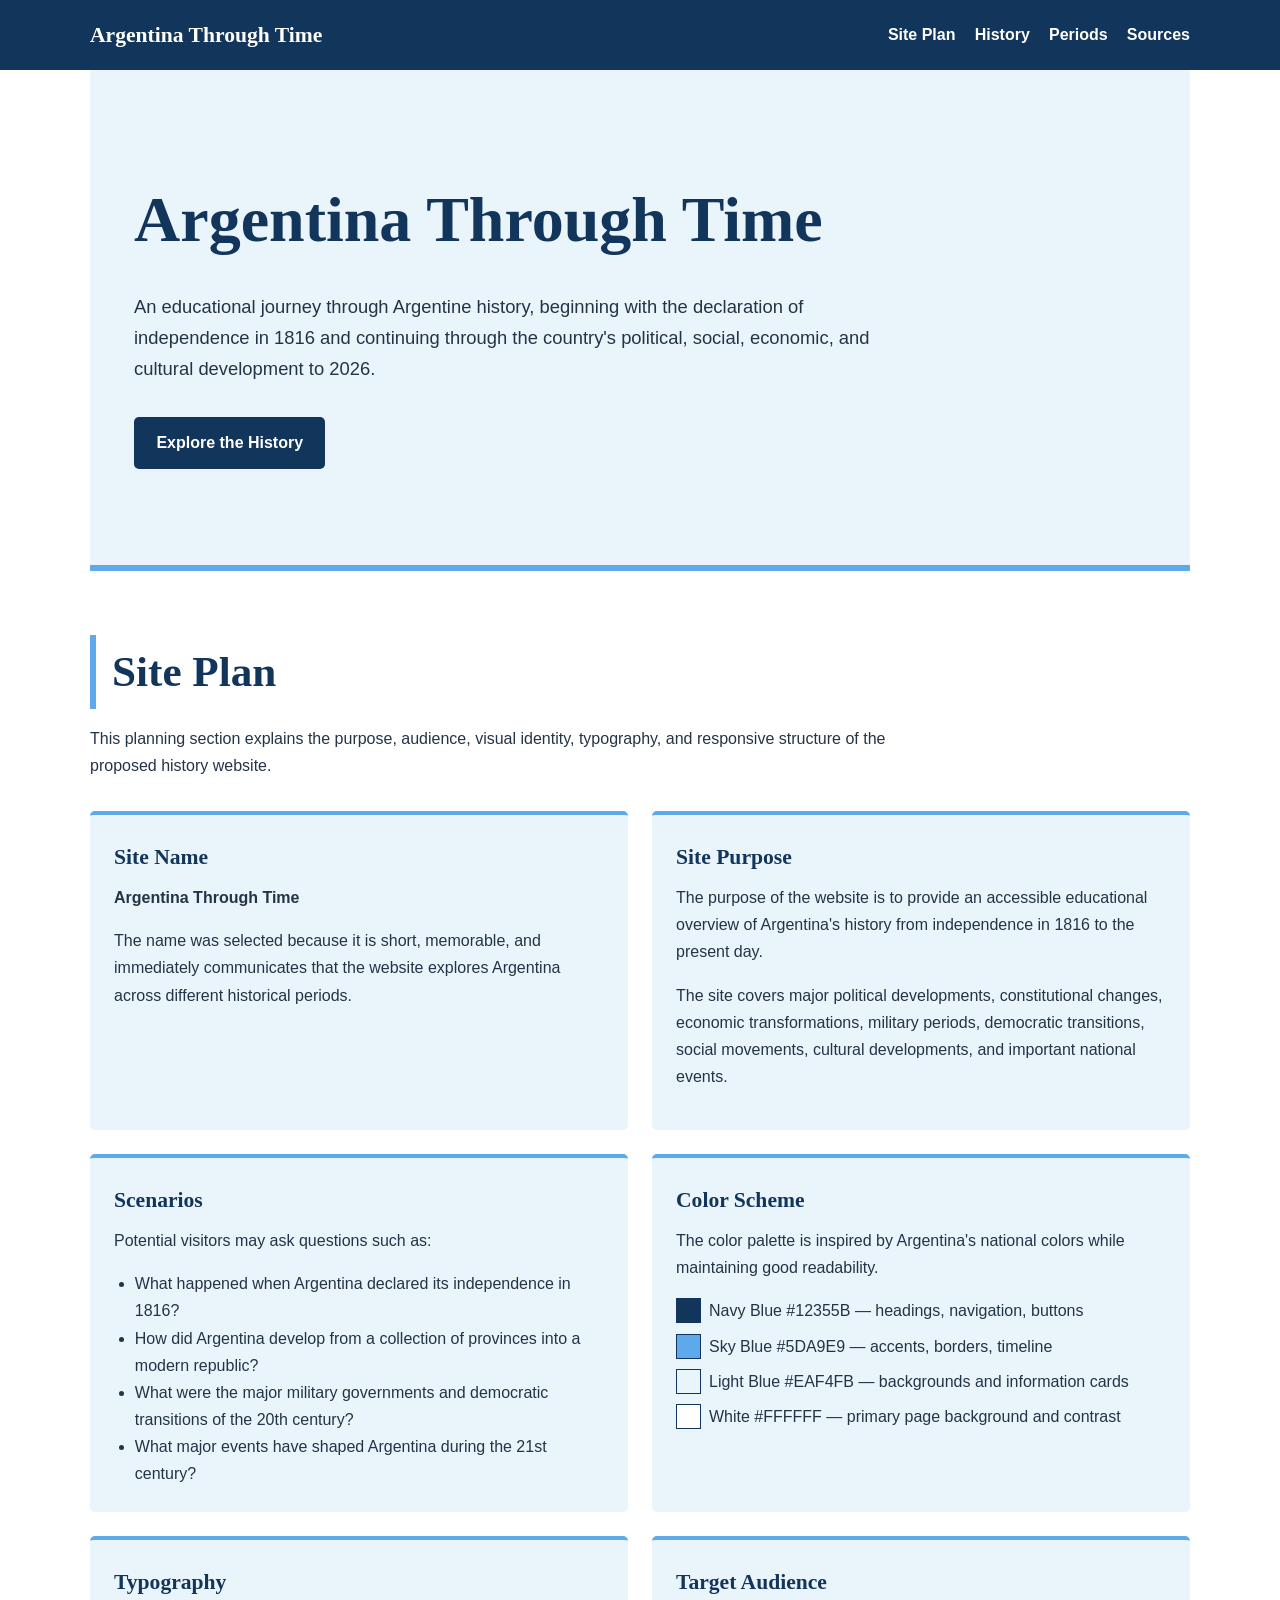
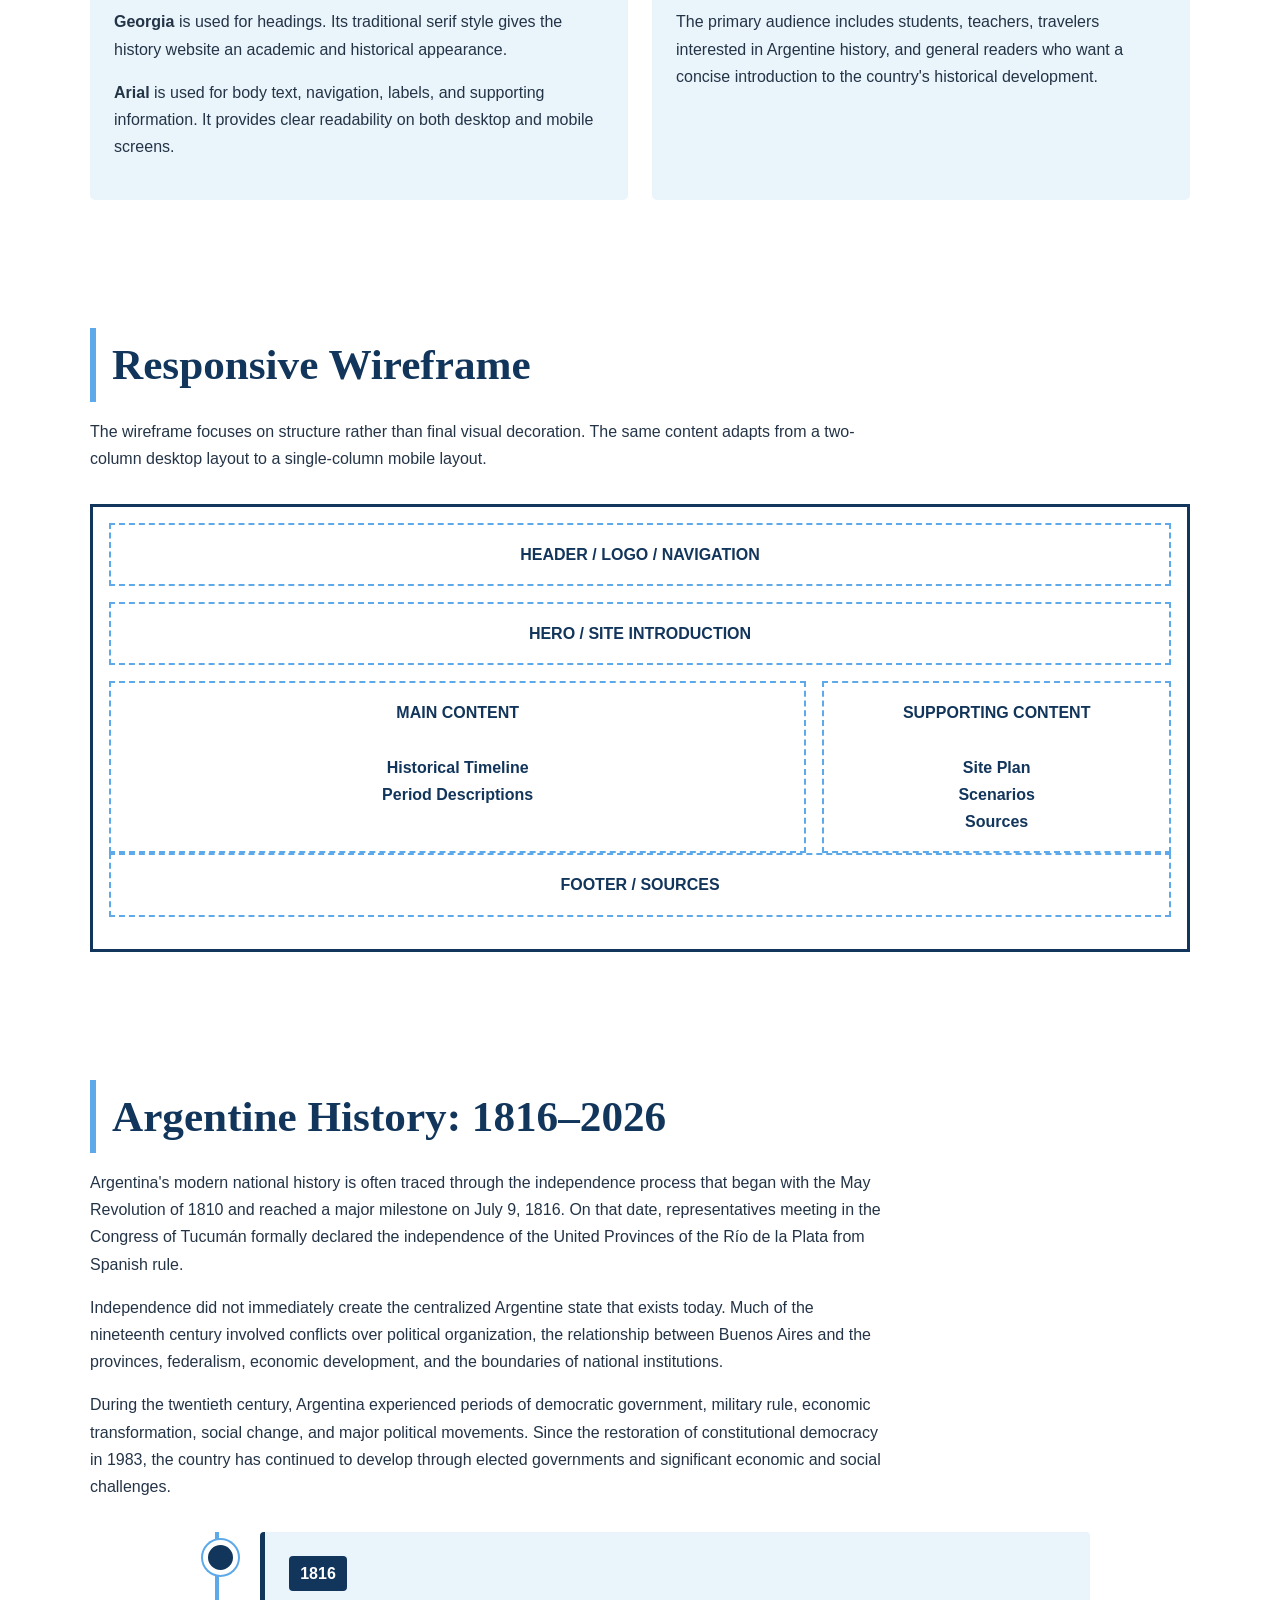
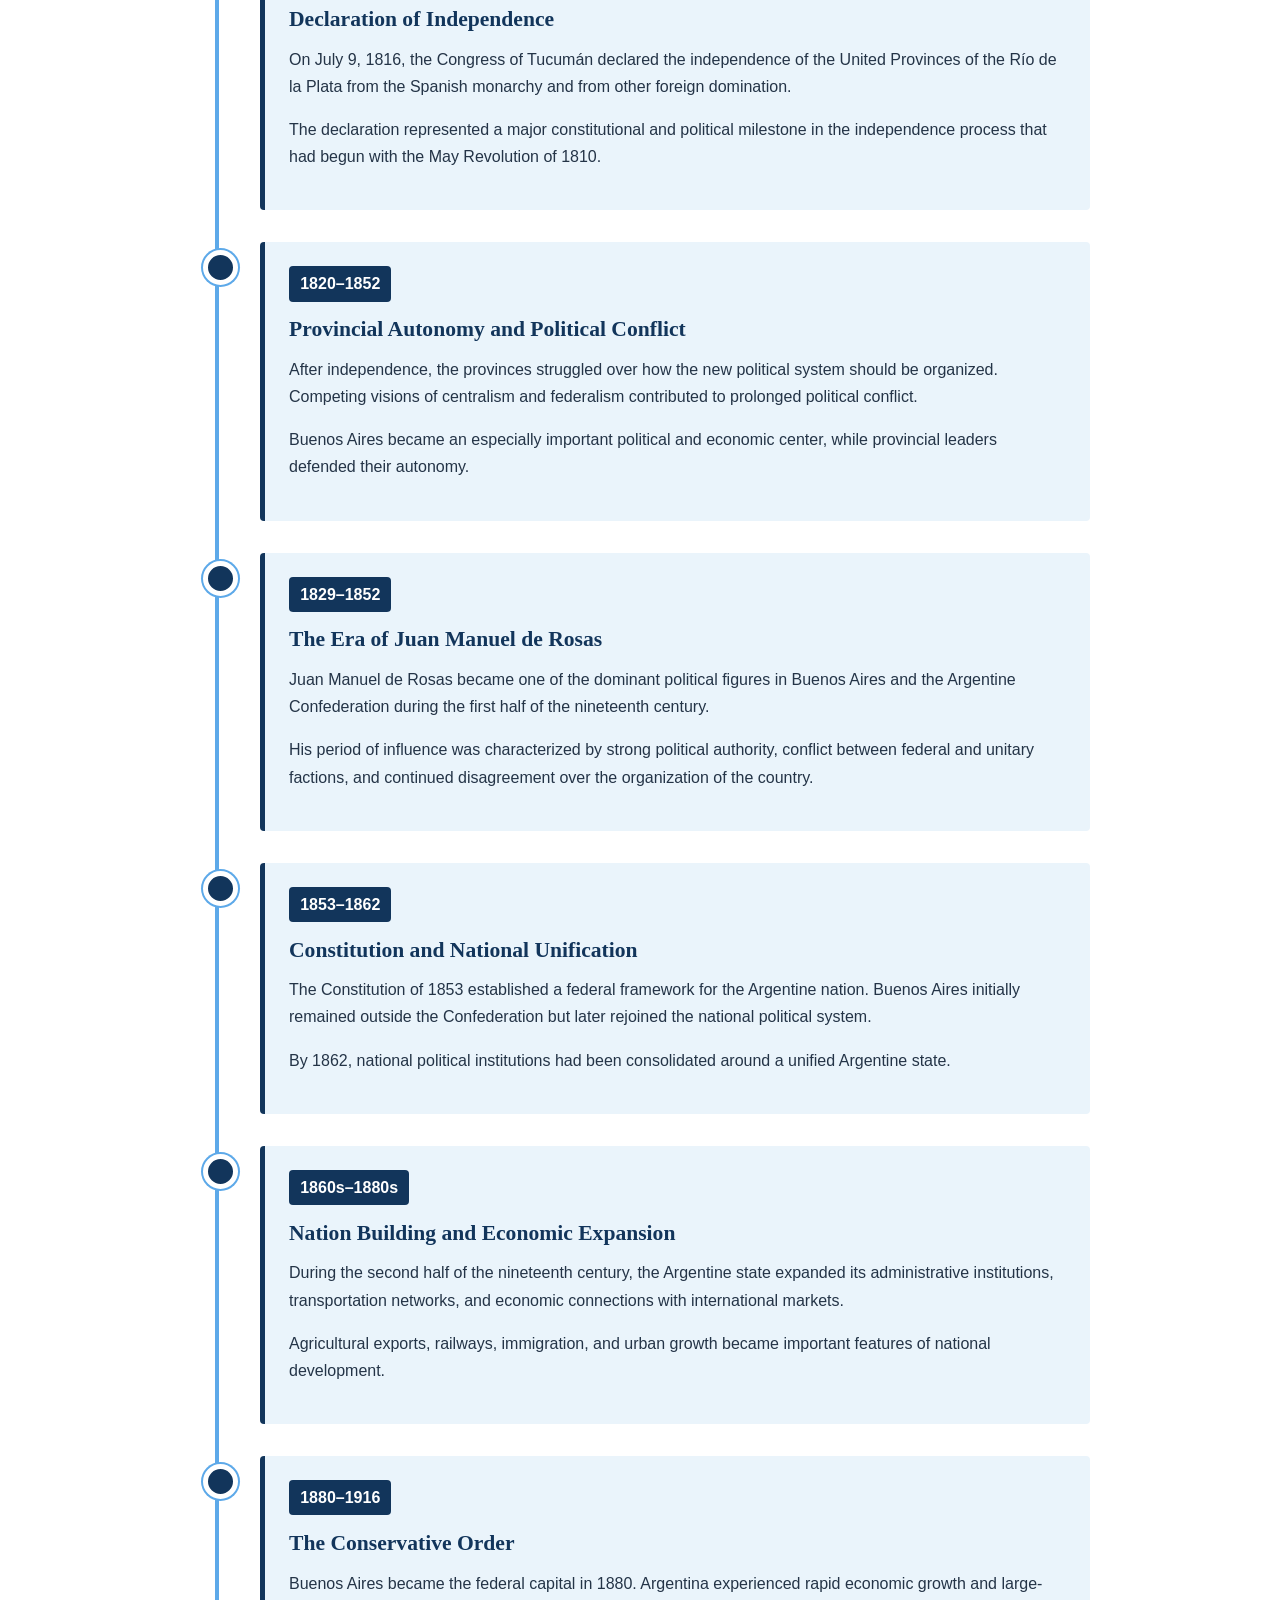
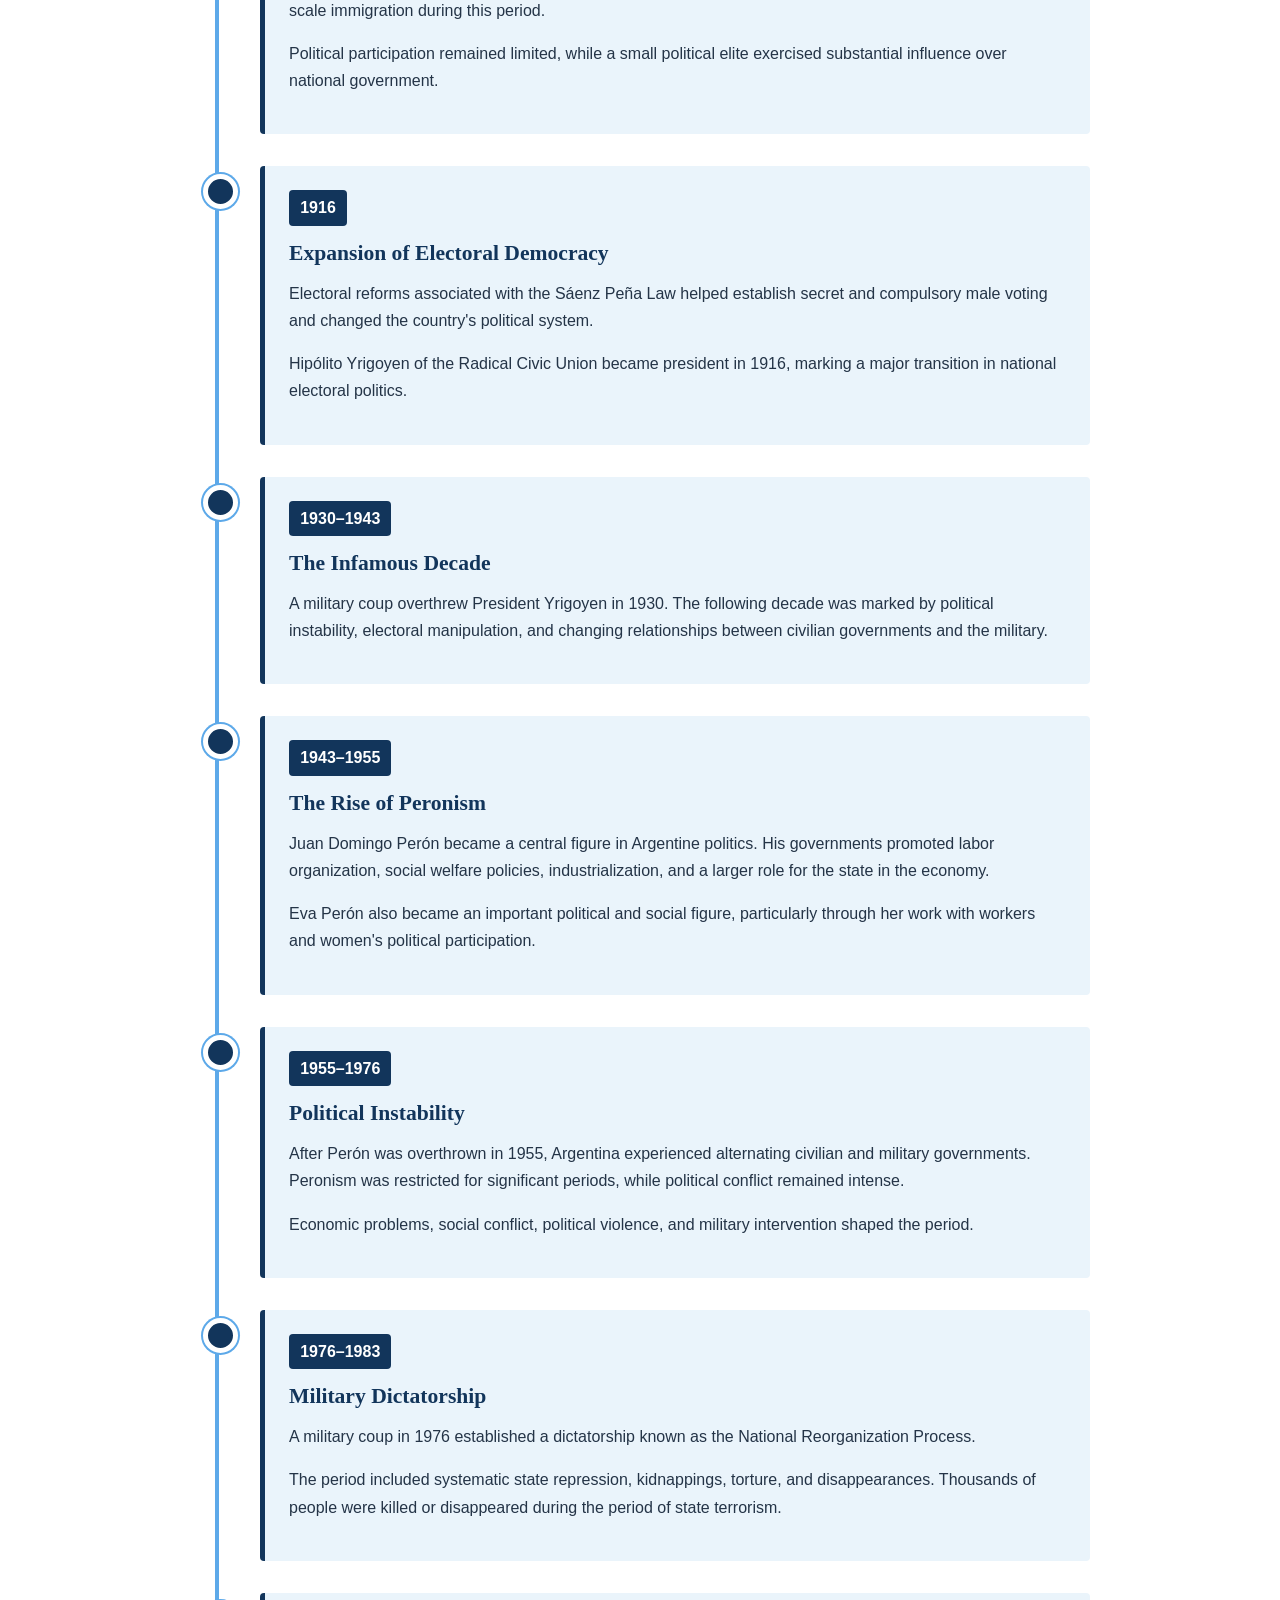
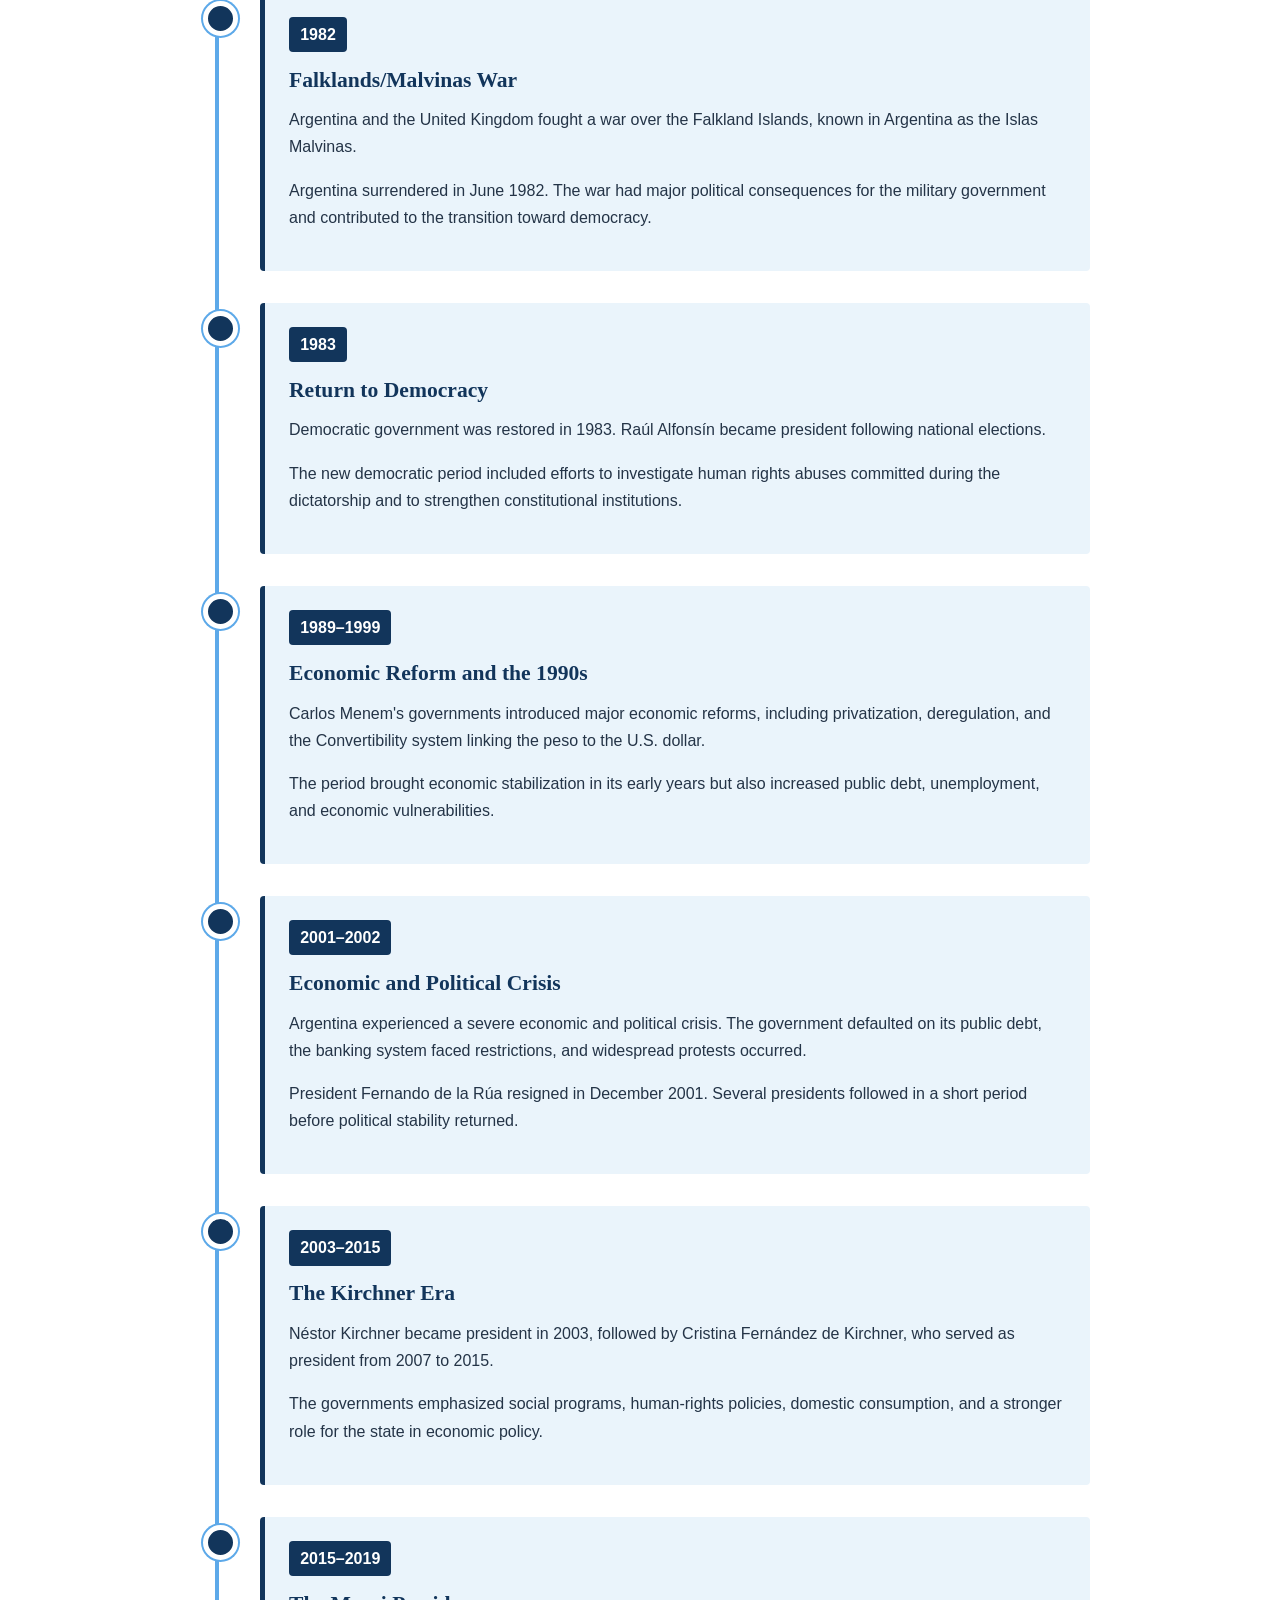
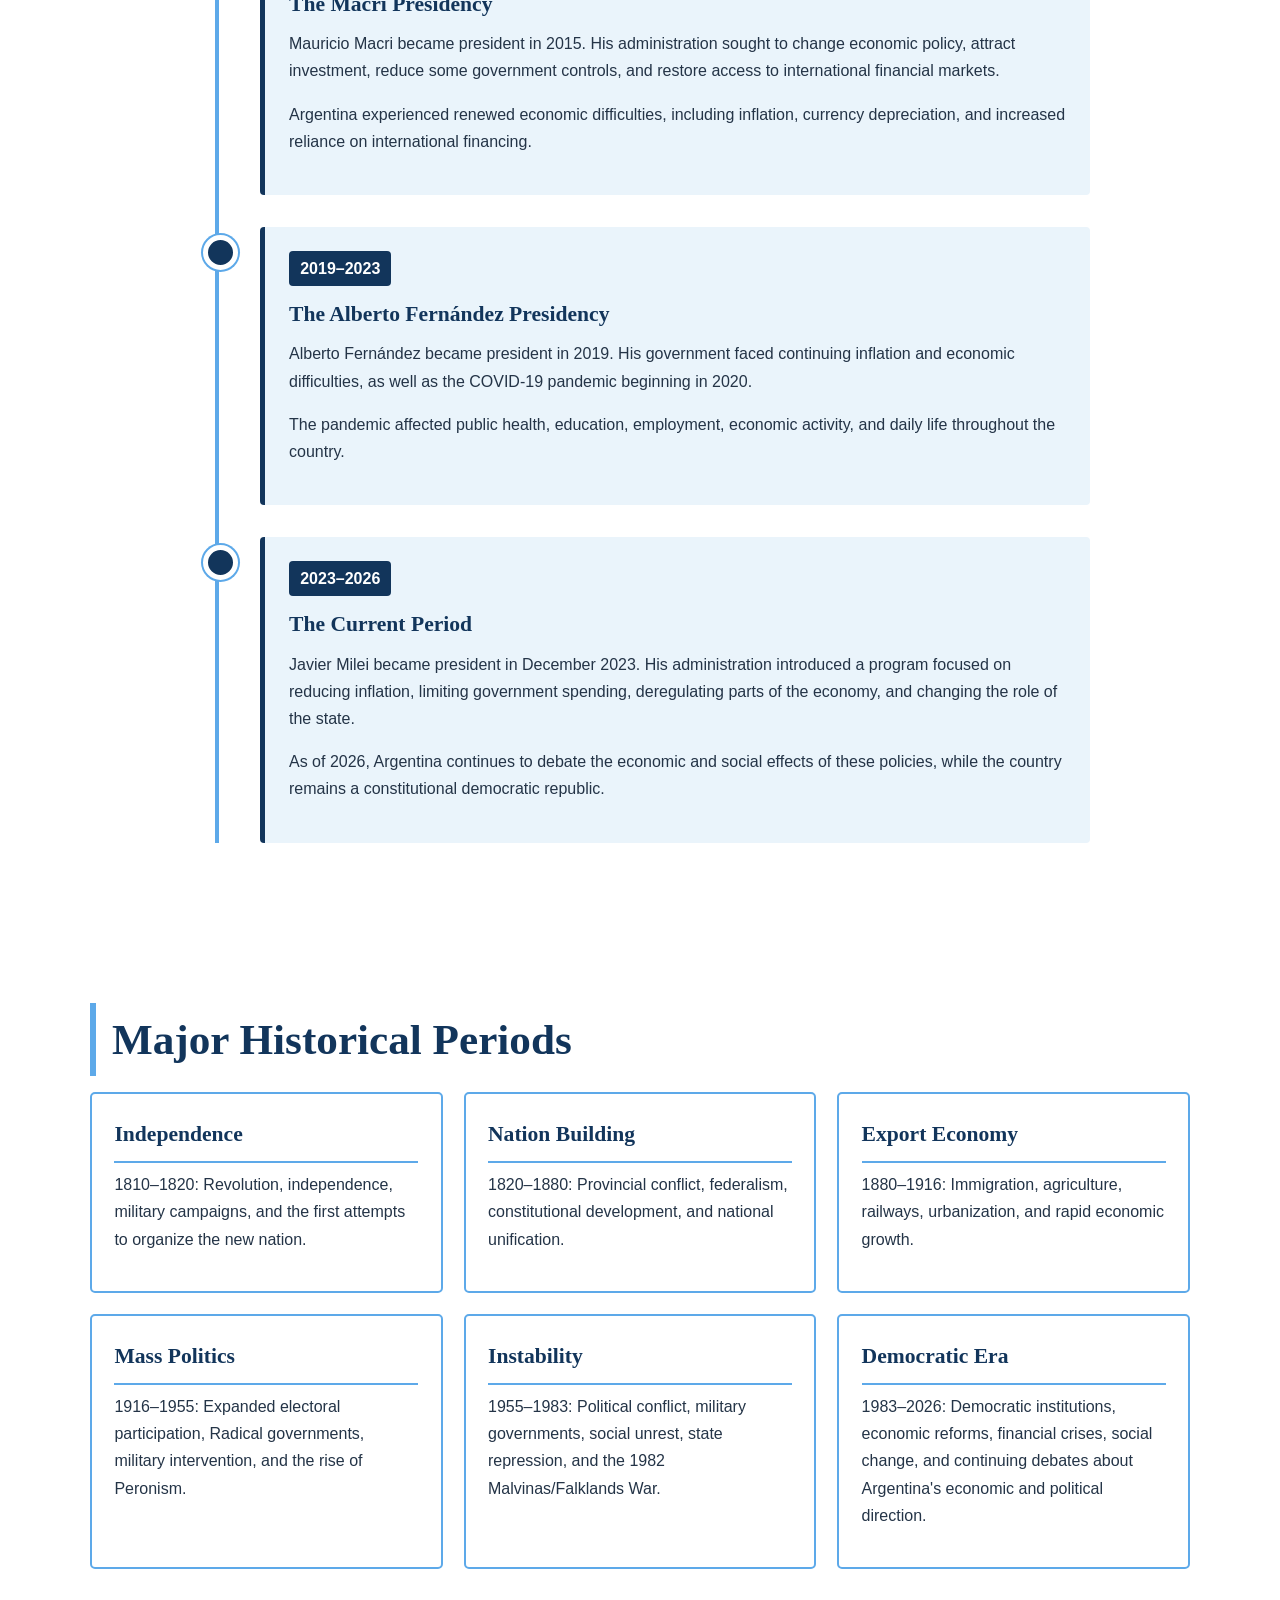
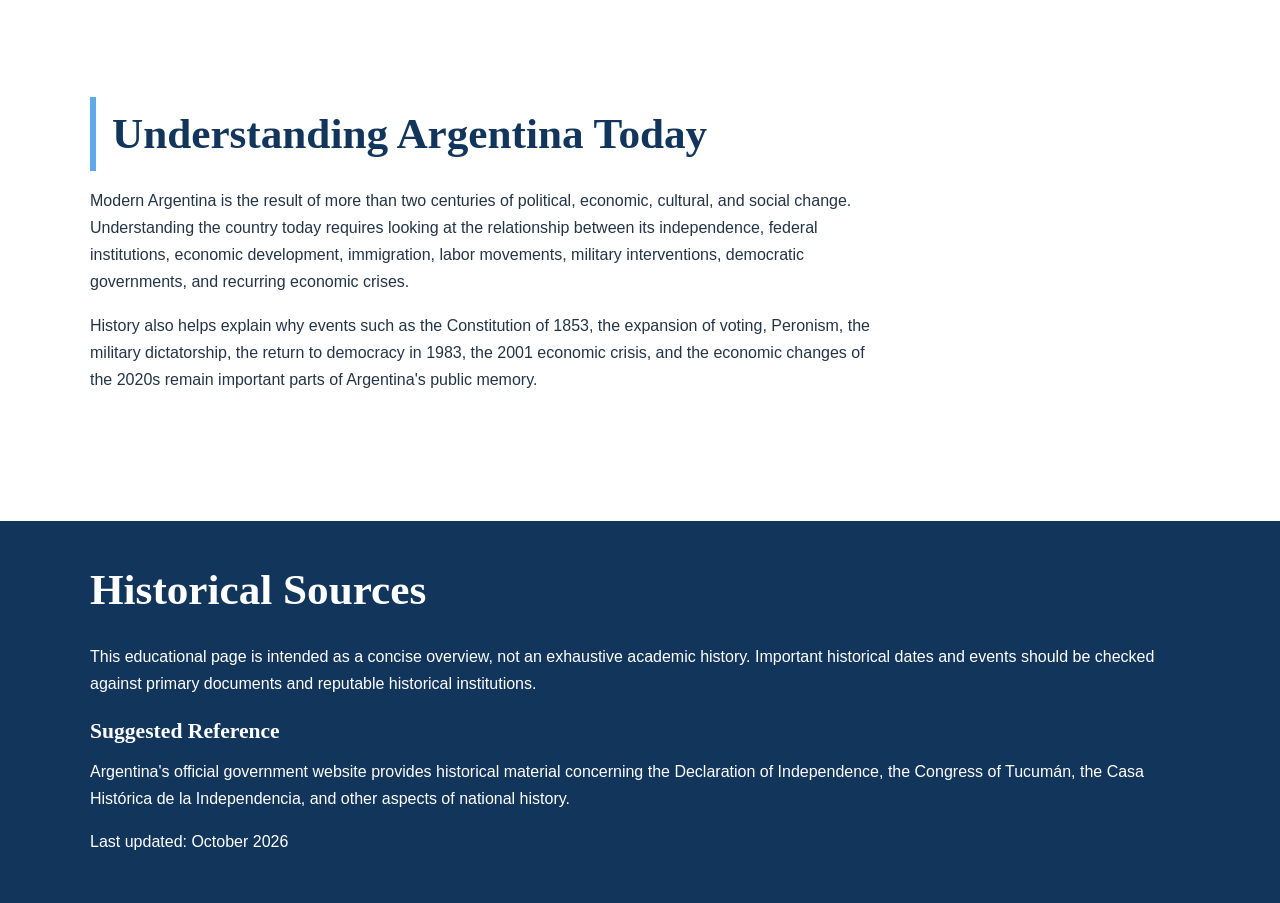
==== Site_plan/index.html @ 4a382836 "push" ====
<!DOCTYPE html>
<html lang="en">
<head>
    <meta charset="UTF-8">
    <meta name="viewport" content="width=device-width, initial-scale=1.0">

    <title>Argentina Through Time | History Since Independence</title>

    <meta name="description"
          content="A responsive educational website exploring Argentine history from independence in 1816 to the present day.">

    <style>
        /* =========================================================
           SITE PLAN
           Site Name: Argentina Through Time
           Reason: Simple, memorable, and clearly communicates that
           the website follows Argentina's historical development.
           
           COLOR SCHEME
           Navy Blue: #12355B
           Sky Blue: #5DA9E9
           White: #FFFFFF
           Light Blue: #EAF4FB
           
           TYPOGRAPHY
           Headings: Georgia, serif
           Body: Arial, Helvetica, sans-serif
           ========================================================= */

        :root {
            --navy: #12355B;
            --sky: #5DA9E9;
            --light-blue: #EAF4FB;
            --white: #FFFFFF;
            --text: #243447;
        }

        * {
            box-sizing: border-box;
            margin: 0;
            padding: 0;
        }

        html {
            scroll-behavior: smooth;
        }

        body {
            font-family: Arial, Helvetica, sans-serif;
            line-height: 1.7;
            color: var(--text);
            background-color: var(--white);
        }

        h1,
        h2,
        h3 {
            font-family: Georgia, "Times New Roman", serif;
            color: var(--navy);
        }

        h1 {
            font-size: clamp(2.2rem, 6vw, 4rem);
            margin-bottom: 1rem;
        }

        h2 {
            font-size: clamp(1.8rem, 4vw, 2.7rem);
            margin-bottom: 1rem;
        }

        h3 {
            font-size: 1.35rem;
            margin-bottom: 0.5rem;
        }

        p {
            margin-bottom: 1rem;
        }

        a {
            color: var(--navy);
        }

        /* =========================================================
           HEADER / NAVIGATION
           ========================================================= */

        header {
            background-color: var(--navy);
            color: var(--white);
            position: sticky;
            top: 0;
            z-index: 1000;
        }

        .nav-container {
            width: min(1100px, 92%);
            margin: auto;
            display: flex;
            justify-content: space-between;
            align-items: center;
            min-height: 70px;
            gap: 1rem;
        }

        .logo {
            color: var(--white);
            font-family: Georgia, "Times New Roman", serif;
            font-size: 1.35rem;
            font-weight: bold;
            text-decoration: none;
        }

        nav ul {
            list-style: none;
            display: flex;
            gap: 1.2rem;
            flex-wrap: wrap;
        }

        nav a {
            color: var(--white);
            text-decoration: none;
            font-weight: bold;
        }

        nav a:hover,
        nav a:focus {
            color: var(--sky);
        }

        /* =========================================================
           HERO
           ========================================================= */

        .hero {
            background-color: var(--light-blue);
            border-bottom: 6px solid var(--sky);
            padding: 6rem 0;
        }

        .hero-content {
            width: min(1100px, 92%);
            margin: auto;
        }

        .hero p {
            max-width: 760px;
            font-size: 1.15rem;
        }

        .hero-button {
            display: inline-block;
            margin-top: 1rem;
            padding: 0.8rem 1.4rem;
            background-color: var(--navy);
            color: var(--white);
            text-decoration: none;
            font-weight: bold;
            border-radius: 5px;
        }

        .hero-button:hover,
        .hero-button:focus {
            background-color: var(--sky);
            color: var(--navy);
        }

        /* =========================================================
           GENERAL SECTION
           ========================================================= */

        section {
            width: min(1100px, 92%);
            margin: auto;
            padding: 4rem 0;
        }

        .section-intro {
            max-width: 800px;
            margin-bottom: 2rem;
        }

        .section-title {
            border-left: 6px solid var(--sky);
            padding-left: 1rem;
        }

        /* =========================================================
           SITE PLAN
           ========================================================= */

        .plan-grid {
            display: grid;
            grid-template-columns: repeat(2, 1fr);
            gap: 1.5rem;
        }

        .plan-card {
            background-color: var(--light-blue);
            border-top: 4px solid var(--sky);
            padding: 1.5rem;
            border-radius: 5px;
        }

        .plan-card ul {
            padding-left: 1.3rem;
        }

        .color-swatch {
            display: inline-flex;
            align-items: center;
            gap: 0.5rem;
            margin-right: 1rem;
            margin-bottom: 0.5rem;
        }

        .swatch {
            width: 25px;
            height: 25px;
            display: inline-block;
            border: 1px solid var(--navy);
        }

        .navy-swatch {
            background-color: var(--navy);
        }

        .sky-swatch {
            background-color: var(--sky);
        }

        .light-swatch {
            background-color: var(--light-blue);
        }

        .white-swatch {
            background-color: var(--white);
        }

        /* =========================================================
           WIREFRAME
           ========================================================= */

        .wireframe {
            border: 3px solid var(--navy);
            padding: 1rem;
            background-color: var(--white);
        }

        .wire-box {
            border: 2px dashed var(--sky);
            padding: 1rem;
            margin-bottom: 1rem;
            text-align: center;
            color: var(--navy);
            font-weight: bold;
        }

        .wire-grid {
            display: grid;
            grid-template-columns: 2fr 1fr;
            gap: 1rem;
        }

        .wire-grid .wire-box {
            margin-bottom: 0;
            min-height: 120px;
        }

        /* =========================================================
           HISTORY TIMELINE
           ========================================================= */

        .timeline {
            position: relative;
            max-width: 900px;
            margin: 2rem auto;
        }

        .timeline::before {
            content: "";
            position: absolute;
            left: 25px;
            top: 0;
            bottom: 0;
            width: 4px;
            background-color: var(--sky);
        }

        .timeline-item {
            position: relative;
            padding-left: 70px;
            margin-bottom: 2rem;
        }

        .timeline-item::before {
            content: "";
            position: absolute;
            left: 13px;
            top: 8px;
            width: 25px;
            height: 25px;
            border-radius: 50%;
            background-color: var(--navy);
            border: 5px solid var(--white);
            box-shadow: 0 0 0 2px var(--sky);
        }

        .timeline-card {
            background-color: var(--light-blue);
            padding: 1.5rem;
            border-left: 5px solid var(--navy);
            border-radius: 4px;
        }

        .date {
            display: inline-block;
            background-color: var(--navy);
            color: var(--white);
            padding: 0.25rem 0.7rem;
            border-radius: 4px;
            font-weight: bold;
            margin-bottom: 0.6rem;
        }

        /* =========================================================
           PERIOD CARDS
           ========================================================= */

        .period-grid {
            display: grid;
            grid-template-columns: repeat(3, 1fr);
            gap: 1.3rem;
        }

        .period-card {
            padding: 1.4rem;
            border: 2px solid var(--sky);
            background-color: var(--white);
            border-radius: 5px;
        }

        .period-card h3 {
            border-bottom: 2px solid var(--sky);
            padding-bottom: 0.5rem;
        }

        /* =========================================================
           FOOTER
           ========================================================= */

        footer {
            background-color: var(--navy);
            color: var(--white);
            padding: 2rem 0;
            margin-top: 2rem;
        }

        .footer-content {
            width: min(1100px, 92%);
            margin: auto;
        }

        footer h2,
        footer h3 {
            color: var(--white);
        }

        footer a {
            color: var(--white);
        }

        /* =========================================================
           RESPONSIVE DESIGN
           ========================================================= */

        @media (max-width: 800px) {
            .nav-container {
                flex-direction: column;
                padding: 1rem 0;
            }

            nav ul {
                justify-content: center;
            }

            .plan-grid,
            .period-grid {
                grid-template-columns: 1fr;
            }

            .wire-grid {
                grid-template-columns: 1fr;
            }

            .hero {
                padding: 4rem 0;
            }
        }

        @media (max-width: 600px) {
            nav ul {
                gap: 0.6rem;
                font-size: 0.9rem;
            }

            section {
                padding: 3rem 0;
            }

            .timeline::before {
                left: 15px;
            }

            .timeline-item {
                padding-left: 45px;
            }

            .timeline-item::before {
                left: 3px;
                width: 23px;
                height: 23px;
            }
        }
    </style>
</head>

<body>

    <!-- =========================================================
         NAVIGATION
         ========================================================= -->

    <header>
        <div class="nav-container">
            <a href="#top" class="logo">Argentina Through Time</a>

            <nav aria-label="Main navigation">
                <ul>
                    <li><a href="#site-plan">Site Plan</a></li>
                    <li><a href="#history">History</a></li>
                    <li><a href="#periods">Periods</a></li>
                    <li><a href="#sources">Sources</a></li>
                </ul>
            </nav>
        </div>
    </header>

    <main id="top">

        <!-- =====================================================
             HERO
             ===================================================== -->

        <section class="hero">
            <div class="hero-content">
                <h1>Argentina Through Time</h1>

                <p>
                    An educational journey through Argentine history,
                    beginning with the declaration of independence in
                    1816 and continuing through the country's political,
                    social, economic, and cultural development to 2026.
                </p>

                <a href="#history" class="hero-button">
                    Explore the History
                </a>
            </div>
        </section>


        <!-- =====================================================
             SITE PLAN
             ===================================================== -->

        <section id="site-plan">

            <h2 class="section-title">Site Plan</h2>

            <div class="section-intro">
                <p>
                    This planning section explains the purpose, audience,
                    visual identity, typography, and responsive structure
                    of the proposed history website.
                </p>
            </div>

            <div class="plan-grid">

                <!-- Site Name -->
                <article class="plan-card">
                    <h3>Site Name</h3>

                    <p>
                        <strong>Argentina Through Time</strong>
                    </p>

                    <p>
                        The name was selected because it is short,
                        memorable, and immediately communicates that the
                        website explores Argentina across different
                        historical periods.
                    </p>
                </article>

                <!-- Site Purpose -->
                <article class="plan-card">
                    <h3>Site Purpose</h3>

                    <p>
                        The purpose of the website is to provide an
                        accessible educational overview of Argentina's
                        history from independence in 1816 to the present
                        day.
                    </p>

                    <p>
                        The site covers major political developments,
                        constitutional changes, economic transformations,
                        military periods, democratic transitions,
                        social movements, cultural developments, and
                        important national events.
                    </p>
                </article>

                <!-- Scenarios -->
                <article class="plan-card">
                    <h3>Scenarios</h3>

                    <p>Potential visitors may ask questions such as:</p>

                    <ul>
                        <li>
                            What happened when Argentina declared its
                            independence in 1816?
                        </li>
                        <li>
                            How did Argentina develop from a collection
                            of provinces into a modern republic?
                        </li>
                        <li>
                            What were the major military governments and
                            democratic transitions of the 20th century?
                        </li>
                        <li>
                            What major events have shaped Argentina
                            during the 21st century?
                        </li>
                    </ul>
                </article>

                <!-- Color Scheme -->
                <article class="plan-card">
                    <h3>Color Scheme</h3>

                    <p>
                        The color palette is inspired by Argentina's
                        national colors while maintaining good
                        readability.
                    </p>

                    <div class="color-swatch">
                        <span class="swatch navy-swatch"></span>
                        <span>Navy Blue #12355B — headings, navigation, buttons</span>
                    </div>

                    <div class="color-swatch">
                        <span class="swatch sky-swatch"></span>
                        <span>Sky Blue #5DA9E9 — accents, borders, timeline</span>
                    </div>

                    <div class="color-swatch">
                        <span class="swatch light-swatch"></span>
                        <span>Light Blue #EAF4FB — backgrounds and information cards</span>
                    </div>

                    <div class="color-swatch">
                        <span class="swatch white-swatch"></span>
                        <span>White #FFFFFF — primary page background and contrast</span>
                    </div>
                </article>

                <!-- Typography -->
                <article class="plan-card">
                    <h3>Typography</h3>

                    <p>
                        <strong>Georgia</strong> is used for headings.
                        Its traditional serif style gives the history
                        website an academic and historical appearance.
                    </p>

                    <p>
                        <strong>Arial</strong> is used for body text,
                        navigation, labels, and supporting information.
                        It provides clear readability on both desktop
                        and mobile screens.
                    </p>
                </article>

                <!-- Audience -->
                <article class="plan-card">
                    <h3>Target Audience</h3>

                    <p>
                        The primary audience includes students, teachers,
                        travelers interested in Argentine history, and
                        general readers who want a concise introduction
                        to the country's historical development.
                    </p>
                </article>

            </div>
        </section>


        <!-- =====================================================
             WIREFRAME
             ===================================================== -->

        <section id="wireframe">

            <h2 class="section-title">Responsive Wireframe</h2>

            <div class="section-intro">
                <p>
                    The wireframe focuses on structure rather than final
                    visual decoration. The same content adapts from a
                    two-column desktop layout to a single-column mobile
                    layout.
                </p>
            </div>

            <div class="wireframe">

                <div class="wire-box">
                    HEADER / LOGO / NAVIGATION
                </div>

                <div class="wire-box">
                    HERO / SITE INTRODUCTION
                </div>

                <div class="wire-grid">

                    <div class="wire-box">
                        MAIN CONTENT
                        <br><br>
                        Historical Timeline
                        <br>
                        Period Descriptions
                    </div>

                    <div class="wire-box">
                        SUPPORTING CONTENT
                        <br><br>
                        Site Plan
                        <br>
                        Scenarios
                        <br>
                        Sources
                    </div>

                </div>

                <div class="wire-box">
                    FOOTER / SOURCES
                </div>

            </div>
        </section>


        <!-- =====================================================
             HISTORY INTRODUCTION
             ===================================================== -->

        <section id="history">

            <h2 class="section-title">
                Argentine History: 1816–2026
            </h2>

            <div class="section-intro">

                <p>
                    Argentina's modern national history is often traced
                    through the independence process that began with the
                    May Revolution of 1810 and reached a major milestone
                    on July 9, 1816. On that date, representatives
                    meeting in the Congress of Tucumán formally declared
                    the independence of the United Provinces of the Río
                    de la Plata from Spanish rule.
                </p>

                <p>
                    Independence did not immediately create the
                    centralized Argentine state that exists today.
                    Much of the nineteenth century involved conflicts
                    over political organization, the relationship between
                    Buenos Aires and the provinces, federalism, economic
                    development, and the boundaries of national
                    institutions.
                </p>

                <p>
                    During the twentieth century, Argentina experienced
                    periods of democratic government, military rule,
                    economic transformation, social change, and major
                    political movements. Since the restoration of
                    constitutional democracy in 1983, the country has
                    continued to develop through elected governments and
                    significant economic and social challenges.
                </p>

            </div>


            <!-- =================================================
                 TIMELINE
                 ================================================= -->

            <div class="timeline">

                <!-- 1816 -->
                <article class="timeline-item">
                    <div class="timeline-card">

                        <span class="date">1816</span>

                        <h3>Declaration of Independence</h3>

                        <p>
                            On July 9, 1816, the Congress of Tucumán
                            declared the independence of the United
                            Provinces of the Río de la Plata from the
                            Spanish monarchy and from other foreign
                            domination.
                        </p>

                        <p>
                            The declaration represented a major
                            constitutional and political milestone in
                            the independence process that had begun with
                            the May Revolution of 1810.
                        </p>

                    </div>
                </article>


                <!-- 1820s -->
                <article class="timeline-item">
                    <div class="timeline-card">

                        <span class="date">1820–1852</span>

                        <h3>Provincial Autonomy and Political Conflict</h3>

                        <p>
                            After independence, the provinces struggled
                            over how the new political system should be
                            organized. Competing visions of centralism
                            and federalism contributed to prolonged
                            political conflict.
                        </p>

                        <p>
                            Buenos Aires became an especially important
                            political and economic center, while provincial
                            leaders defended their autonomy.
                        </p>

                    </div>
                </article>


                <!-- Rosas -->
                <article class="timeline-item">
                    <div class="timeline-card">

                        <span class="date">1829–1852</span>

                        <h3>The Era of Juan Manuel de Rosas</h3>

                        <p>
                            Juan Manuel de Rosas became one of the dominant
                            political figures in Buenos Aires and the
                            Argentine Confederation during the first half
                            of the nineteenth century.
                        </p>

                        <p>
                            His period of influence was characterized by
                            strong political authority, conflict between
                            federal and unitary factions, and continued
                            disagreement over the organization of the
                            country.
                        </p>

                    </div>
                </article>


                <!-- Constitution -->
                <article class="timeline-item">
                    <div class="timeline-card">

                        <span class="date">1853–1862</span>

                        <h3>Constitution and National Unification</h3>

                        <p>
                            The Constitution of 1853 established a federal
                            framework for the Argentine nation. Buenos
                            Aires initially remained outside the
                            Confederation but later rejoined the national
                            political system.
                        </p>

                        <p>
                            By 1862, national political institutions had
                            been consolidated around a unified Argentine
                            state.
                        </p>

                    </div>
                </article>


                <!-- Nation building -->
                <article class="timeline-item">
                    <div class="timeline-card">

                        <span class="date">1860s–1880s</span>

                        <h3>Nation Building and Economic Expansion</h3>

                        <p>
                            During the second half of the nineteenth
                            century, the Argentine state expanded its
                            administrative institutions, transportation
                            networks, and economic connections with
                            international markets.
                        </p>

                        <p>
                            Agricultural exports, railways, immigration,
                            and urban growth became important features of
                            national development.
                        </p>

                    </div>
                </article>


                <!-- 1880 -->
                <article class="timeline-item">
                    <div class="timeline-card">

                        <span class="date">1880–1916</span>

                        <h3>The Conservative Order</h3>

                        <p>
                            Buenos Aires became the federal capital in
                            1880. Argentina experienced rapid economic
                            growth and large-scale immigration during
                            this period.
                        </p>

                        <p>
                            Political participation remained limited,
                            while a small political elite exercised
                            substantial influence over national government.
                        </p>

                    </div>
                </article>


                <!-- 1916 -->
                <article class="timeline-item">
                    <div class="timeline-card">

                        <span class="date">1916</span>

                        <h3>Expansion of Electoral Democracy</h3>

                        <p>
                            Electoral reforms associated with the Sáenz
                            Peña Law helped establish secret and compulsory
                            male voting and changed the country's political
                            system.
                        </p>

                        <p>
                            Hipólito Yrigoyen of the Radical Civic Union
                            became president in 1916, marking a major
                            transition in national electoral politics.
                        </p>

                    </div>
                </article>


                <!-- 1930 -->
                <article class="timeline-item">
                    <div class="timeline-card">

                        <span class="date">1930–1943</span>

                        <h3>The Infamous Decade</h3>

                        <p>
                            A military coup overthrew President Yrigoyen
                            in 1930. The following decade was marked by
                            political instability, electoral manipulation,
                            and changing relationships between civilian
                            governments and the military.
                        </p>

                    </div>
                </article>


                <!-- Peronism -->
                <article class="timeline-item">
                    <div class="timeline-card">

                        <span class="date">1943–1955</span>

                        <h3>The Rise of Peronism</h3>

                        <p>
                            Juan Domingo Perón became a central figure in
                            Argentine politics. His governments promoted
                            labor organization, social welfare policies,
                            industrialization, and a larger role for the
                            state in the economy.
                        </p>

                        <p>
                            Eva Perón also became an important political
                            and social figure, particularly through her
                            work with workers and women's political
                            participation.
                        </p>

                    </div>
                </article>


                <!-- Instability -->
                <article class="timeline-item">
                    <div class="timeline-card">

                        <span class="date">1955–1976</span>

                        <h3>Political Instability</h3>

                        <p>
                            After Perón was overthrown in 1955, Argentina
                            experienced alternating civilian and military
                            governments. Peronism was restricted for
                            significant periods, while political conflict
                            remained intense.
                        </p>

                        <p>
                            Economic problems, social conflict, political
                            violence, and military intervention shaped
                            the period.
                        </p>

                    </div>
                </article>


                <!-- Dirty War -->
                <article class="timeline-item">
                    <div class="timeline-card">

                        <span class="date">1976–1983</span>

                        <h3>Military Dictatorship</h3>

                        <p>
                            A military coup in 1976 established a
                            dictatorship known as the National
                            Reorganization Process.
                        </p>

                        <p>
                            The period included systematic state
                            repression, kidnappings, torture, and
                            disappearances. Thousands of people were
                            killed or disappeared during the period of
                            state terrorism.
                        </p>

                    </div>
                </article>


                <!-- Falklands -->
                <article class="timeline-item">
                    <div class="timeline-card">

                        <span class="date">1982</span>

                        <h3>Falklands/Malvinas War</h3>

                        <p>
                            Argentina and the United Kingdom fought a war
                            over the Falkland Islands, known in Argentina
                            as the Islas Malvinas.
                        </p>

                        <p>
                            Argentina surrendered in June 1982. The war
                            had major political consequences for the
                            military government and contributed to the
                            transition toward democracy.
                        </p>

                    </div>
                </article>


                <!-- Democracy -->
                <article class="timeline-item">
                    <div class="timeline-card">

                        <span class="date">1983</span>

                        <h3>Return to Democracy</h3>

                        <p>
                            Democratic government was restored in 1983.
                            Raúl Alfonsín became president following
                            national elections.
                        </p>

                        <p>
                            The new democratic period included efforts to
                            investigate human rights abuses committed
                            during the dictatorship and to strengthen
                            constitutional institutions.
                        </p>

                    </div>
                </article>


                <!-- 1990s -->
                <article class="timeline-item">
                    <div class="timeline-card">

                        <span class="date">1989–1999</span>

                        <h3>Economic Reform and the 1990s</h3>

                        <p>
                            Carlos Menem's governments introduced major
                            economic reforms, including privatization,
                            deregulation, and the Convertibility system
                            linking the peso to the U.S. dollar.
                        </p>

                        <p>
                            The period brought economic stabilization in
                            its early years but also increased public debt,
                            unemployment, and economic vulnerabilities.
                        </p>

                    </div>
                </article>


                <!-- Crisis -->
                <article class="timeline-item">
                    <div class="timeline-card">

                        <span class="date">2001–2002</span>

                        <h3>Economic and Political Crisis</h3>

                        <p>
                            Argentina experienced a severe economic and
                            political crisis. The government defaulted on
                            its public debt, the banking system faced
                            restrictions, and widespread protests occurred.
                        </p>

                        <p>
                            President Fernando de la Rúa resigned in
                            December 2001. Several presidents followed in
                            a short period before political stability
                            returned.
                        </p>

                    </div>
                </article>


                <!-- Kirchner -->
                <article class="timeline-item">
                    <div class="timeline-card">

                        <span class="date">2003–2015</span>

                        <h3>The Kirchner Era</h3>

                        <p>
                            Néstor Kirchner became president in 2003,
                            followed by Cristina Fernández de Kirchner,
                            who served as president from 2007 to 2015.
                        </p>

                        <p>
                            The governments emphasized social programs,
                            human-rights policies, domestic consumption,
                            and a stronger role for the state in economic
                            policy.
                        </p>

                    </div>
                </article>


                <!-- Macri -->
                <article class="timeline-item">
                    <div class="timeline-card">

                        <span class="date">2015–2019</span>

                        <h3>The Macri Presidency</h3>

                        <p>
                            Mauricio Macri became president in 2015.
                            His administration sought to change economic
                            policy, attract investment, reduce some
                            government controls, and restore access to
                            international financial markets.
                        </p>

                        <p>
                            Argentina experienced renewed economic
                            difficulties, including inflation, currency
                            depreciation, and increased reliance on
                            international financing.
                        </p>

                    </div>
                </article>


                <!-- Fernández -->
                <article class="timeline-item">
                    <div class="timeline-card">

                        <span class="date">2019–2023</span>

                        <h3>The Alberto Fernández Presidency</h3>

                        <p>
                            Alberto Fernández became president in 2019.
                            His government faced continuing inflation and
                            economic difficulties, as well as the
                            COVID-19 pandemic beginning in 2020.
                        </p>

                        <p>
                            The pandemic affected public health, education,
                            employment, economic activity, and daily life
                            throughout the country.
                        </p>

                    </div>
                </article>


                <!-- Milei -->
                <article class="timeline-item">
                    <div class="timeline-card">

                        <span class="date">2023–2026</span>

                        <h3>The Current Period</h3>

                        <p>
                            Javier Milei became president in December 2023.
                            His administration introduced a program focused
                            on reducing inflation, limiting government
                            spending, deregulating parts of the economy,
                            and changing the role of the state.
                        </p>

                        <p>
                            As of 2026, Argentina continues to debate the
                            economic and social effects of these policies,
                            while the country remains a constitutional
                            democratic republic.
                        </p>

                    </div>
                </article>

            </div>
        </section>


        <!-- =====================================================
             HISTORICAL PERIODS
             ===================================================== -->

        <section id="periods">

            <h2 class="section-title">Major Historical Periods</h2>

            <div class="period-grid">

                <article class="period-card">
                    <h3>Independence</h3>

                    <p>
                        1810–1820: Revolution, independence, military
                        campaigns, and the first attempts to organize
                        the new nation.
                    </p>
                </article>

                <article class="period-card">
                    <h3>Nation Building</h3>

                    <p>
                        1820–1880: Provincial conflict, federalism,
                        constitutional development, and national
                        unification.
                    </p>
                </article>

                <article class="period-card">
                    <h3>Export Economy</h3>

                    <p>
                        1880–1916: Immigration, agriculture, railways,
                        urbanization, and rapid economic growth.
                    </p>
                </article>

                <article class="period-card">
                    <h3>Mass Politics</h3>

                    <p>
                        1916–1955: Expanded electoral participation,
                        Radical governments, military intervention,
                        and the rise of Peronism.
                    </p>
                </article>

                <article class="period-card">
                    <h3>Instability</h3>

                    <p>
                        1955–1983: Political conflict, military
                        governments, social unrest, state repression,
                        and the 1982 Malvinas/Falklands War.
                    </p>
                </article>

                <article class="period-card">
                    <h3>Democratic Era</h3>

                    <p>
                        1983–2026: Democratic institutions, economic
                        reforms, financial crises, social change, and
                        continuing debates about Argentina's economic
                        and political direction.
                    </p>
                </article>

            </div>
        </section>


        <!-- =====================================================
             WHY HISTORY MATTERS
             ===================================================== -->

        <section>

            <h2 class="section-title">Understanding Argentina Today</h2>

            <div class="section-intro">

                <p>
                    Modern Argentina is the result of more than two
                    centuries of political, economic, cultural, and
                    social change. Understanding the country today
                    requires looking at the relationship between its
                    independence, federal institutions, economic
                    development, immigration, labor movements, military
                    interventions, democratic governments, and recurring
                    economic crises.
                </p>

                <p>
                    History also helps explain why events such as the
                    Constitution of 1853, the expansion of voting,
                    Peronism, the military dictatorship, the return to
                    democracy in 1983, the 2001 economic crisis, and the
                    economic changes of the 2020s remain important parts
                    of Argentina's public memory.
                </p>

            </div>

        </section>

    </main>


    <!-- =========================================================
         SOURCES
         ========================================================= -->

    <footer id="sources">

        <div class="footer-content">

            <h2>Historical Sources</h2>

            <p>
                This educational page is intended as a concise overview,
                not an exhaustive academic history. Important historical
                dates and events should be checked against primary
                documents and reputable historical institutions.
            </p>

            <h3>Suggested Reference</h3>

            <p>
                Argentina's official government website provides
                historical material concerning the Declaration of
                Independence, the Congress of Tucumán, the Casa Histórica
                de la Independencia, and other aspects of national history.
            </p>

            <p>
                Last updated: October 2026
            </p>

        </div>

    </footer>

</body>
</html>
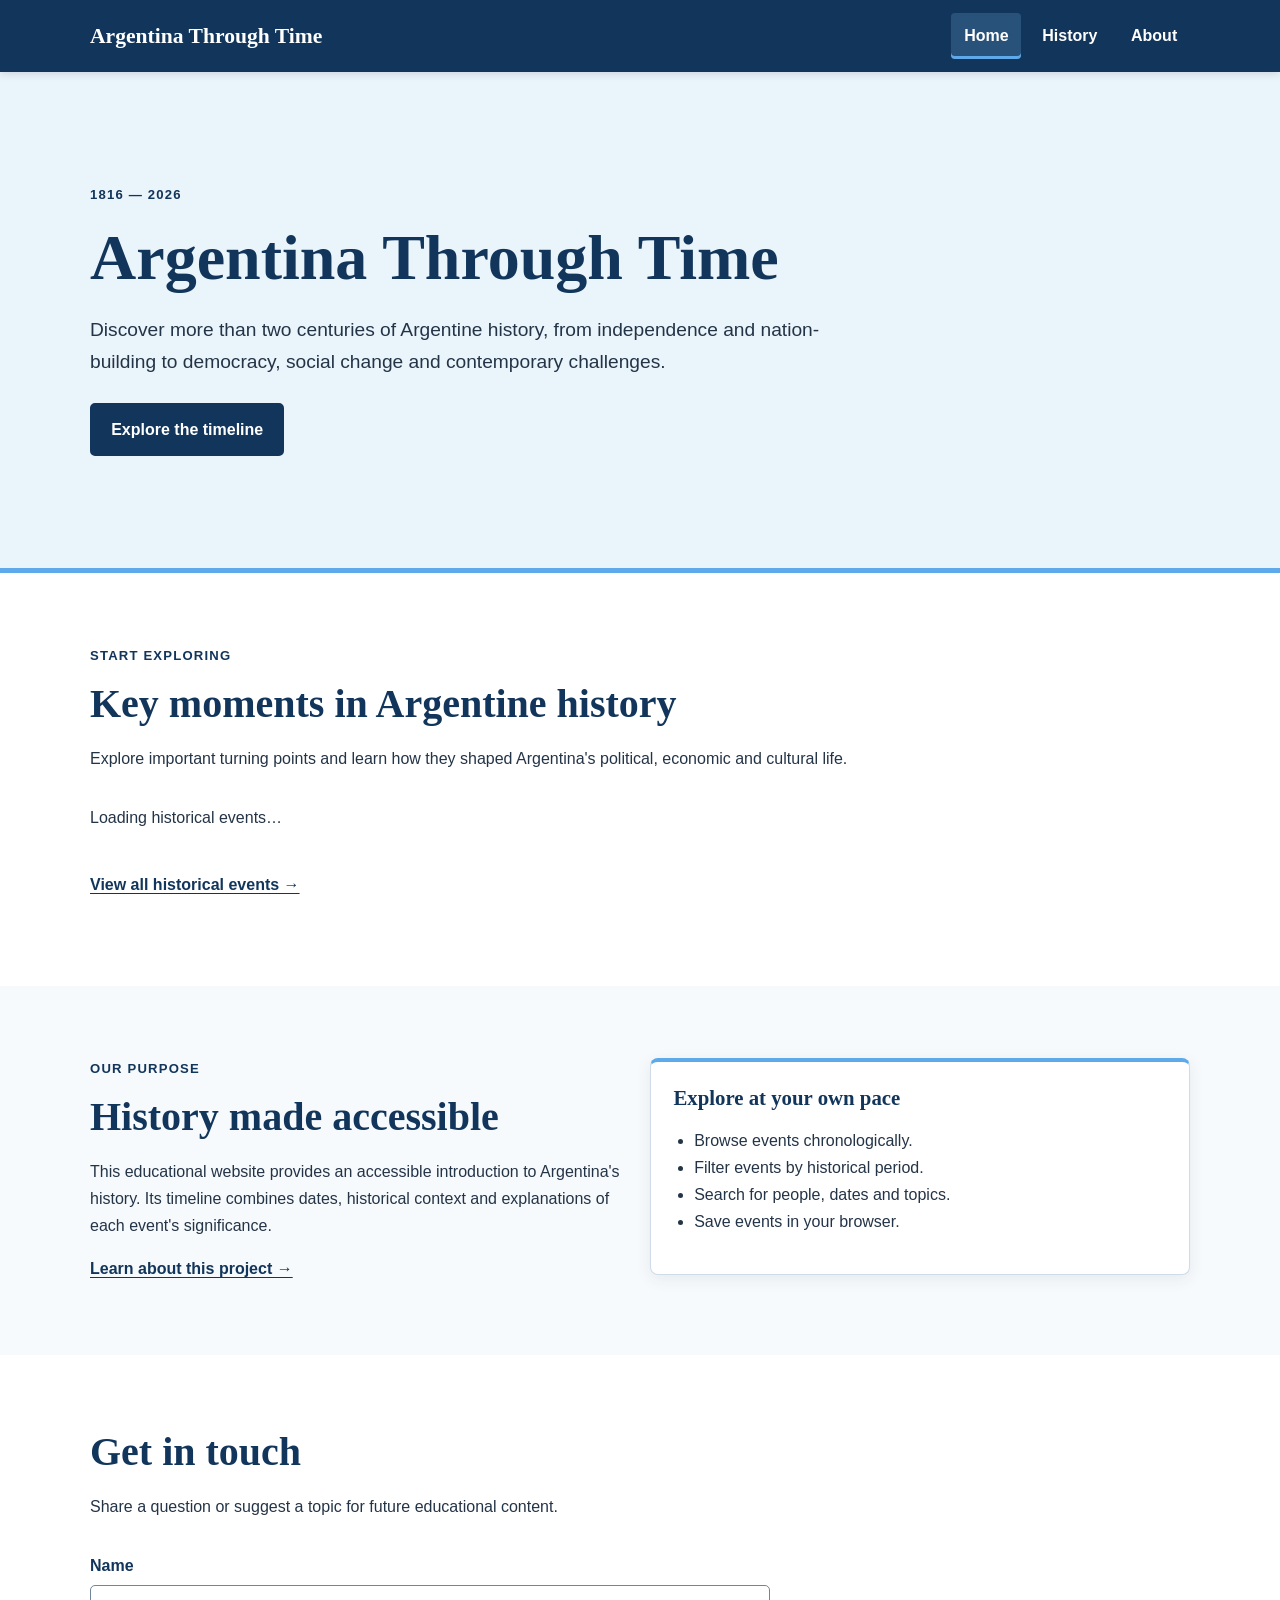
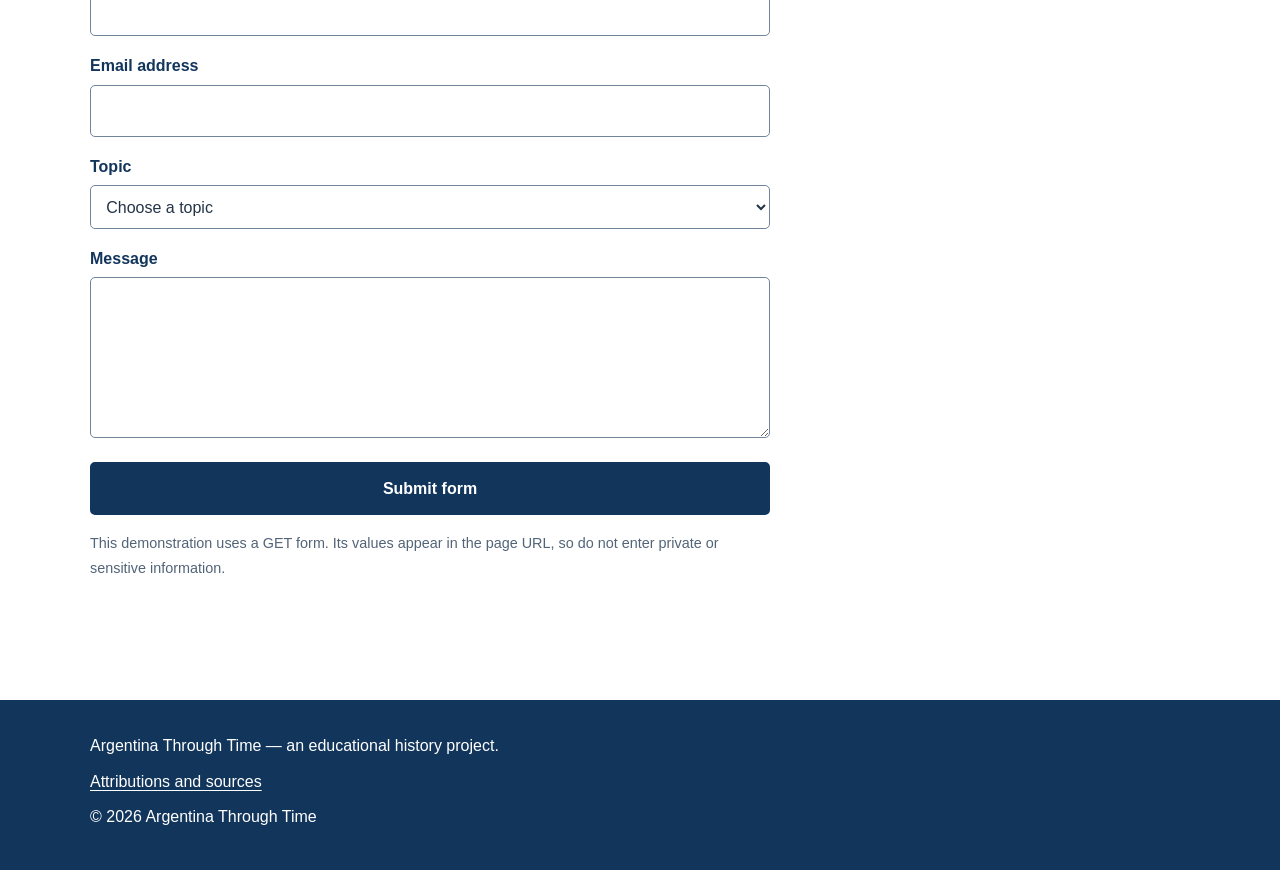
==== commit 71e6fed2: "push" ====
--- a/Site_plan/index.html
+++ b/Site_plan/index.html
@@ -1,1363 +1,162 @@
+
 <!DOCTYPE html>
 <html lang="en">
 <head>
-    <meta charset="UTF-8">
-    <meta name="viewport" content="width=device-width, initial-scale=1.0">
+  <meta charset="UTF-8">
+  <meta name="viewport" content="width=device-width, initial-scale=1">
+  <meta name="author" content="Argentina Through Time">
+  <meta name="description" content="Explore Argentina's history from independence in 1816 to the present through a concise educational introduction and historical timeline.">
+  <meta name="theme-color" content="#12355B">
 
-    <title>Argentina Through Time | History Since Independence</title>
+  <meta property="og:type" content="website">
+  <meta property="og:title" content="Argentina Through Time | Home">
+  <meta property="og:description" content="Discover the people, events and turning points that shaped Argentina.">
+  <meta property="og:url" content="https://example.com/index.html">
+  <meta property="og:image" content="https://example.com/assets/argentina-history.jpg">
 
-    <meta name="description"
-          content="A responsive educational website exploring Argentine history from independence in 1816 to the present day.">
+  <title>Argentina Through Time | Home</title>
+  <link rel="icon" href="assets/favicon.svg" type="image/svg+xml">
+  <link rel="stylesheet" href="css/styles.css">
+  <script type="module" src="js/main.js"></script>
+</head>
+<body>
+  <a class="skip-link" href="#main">Skip to main content</a>
 
-    <style>
-        /* =========================================================
-           SITE PLAN
-           Site Name: Argentina Through Time
-           Reason: Simple, memorable, and clearly communicates that
-           the website follows Argentina's historical development.
-           
-           COLOR SCHEME
-           Navy Blue: #12355B
-           Sky Blue: #5DA9E9
-           White: #FFFFFF
-           Light Blue: #EAF4FB
-           
-           TYPOGRAPHY
-           Headings: Georgia, serif
-           Body: Arial, Helvetica, sans-serif
-           ========================================================= */
+  <header class="site-header">
+    <div class="nav-container">
+      <a class="logo" href="index.html" aria-label="Argentina Through Time home">
+        Argentina Through Time
+      </a>
 
-        :root {
-            --navy: #12355B;
-            --sky: #5DA9E9;
-            --light-blue: #EAF4FB;
-            --white: #FFFFFF;
-            --text: #243447;
-        }
+      <button class="menu-toggle" type="button"
+        aria-expanded="false" aria-controls="primary-nav"
+        aria-label="Open navigation">
+        <span></span><span></span><span></span>
+      </button>
 
-        * {
-            box-sizing: border-box;
-            margin: 0;
-            padding: 0;
-        }
+      <nav id="primary-nav" aria-label="Main navigation">
+        <ul class="nav-list">
+          <li><a href="index.html" aria-current="page">Home</a></li>
+          <li><a href="history.html">History</a></li>
+          <li><a href="about.html">About</a></li>
+        </ul>
+      </nav>
+    </div>
+  </header>
 
-        html {
-            scroll-behavior: smooth;
-        }
+  <main id="main">
+    <section class="hero">
+      <div class="container hero-content">
+        <p class="eyebrow">1816 — 2026</p>
+        <h1>Argentina Through Time</h1>
+        <p>
+          Discover more than two centuries of Argentine history,
+          from independence and nation-building to democracy,
+          social change and contemporary challenges.
+        </p>
+        <a class="button" href="history.html">Explore the timeline</a>
+      </div>
+    </section>
 
-        body {
-            font-family: Arial, Helvetica, sans-serif;
-            line-height: 1.7;
-            color: var(--text);
-            background-color: var(--white);
-        }
+    <section class="container section">
+      <div class="section-heading">
+        <p class="eyebrow">Start exploring</p>
+        <h2>Key moments in Argentine history</h2>
+        <p>
+          Explore important turning points and learn how they
+          shaped Argentina's political, economic and cultural life.
+        </p>
+      </div>
 
-        h1,
-        h2,
-        h3 {
-            font-family: Georgia, "Times New Roman", serif;
-            color: var(--navy);
-        }
+      <div id="featured-events" class="event-grid">
+        <p>Loading historical events…</p>
+      </div>
 
-        h1 {
-            font-size: clamp(2.2rem, 6vw, 4rem);
-            margin-bottom: 1rem;
-        }
+      <p class="section-link">
+        <a class="text-link" href="history.html">View all historical events →</a>
+      </p>
+    </section>
 
-        h2 {
-            font-size: clamp(1.8rem, 4vw, 2.7rem);
-            margin-bottom: 1rem;
-        }
-
-        h3 {
-            font-size: 1.35rem;
-            margin-bottom: 0.5rem;
-        }
-
-        p {
-            margin-bottom: 1rem;
-        }
-
-        a {
-            color: var(--navy);
-        }
-
-        /* =========================================================
-           HEADER / NAVIGATION
-           ========================================================= */
-
-        header {
-            background-color: var(--navy);
-            color: var(--white);
-            position: sticky;
-            top: 0;
-            z-index: 1000;
-        }
-
-        .nav-container {
-            width: min(1100px, 92%);
-            margin: auto;
-            display: flex;
-            justify-content: space-between;
-            align-items: center;
-            min-height: 70px;
-            gap: 1rem;
-        }
-
-        .logo {
-            color: var(--white);
-            font-family: Georgia, "Times New Roman", serif;
-            font-size: 1.35rem;
-            font-weight: bold;
-            text-decoration: none;
-        }
-
-        nav ul {
-            list-style: none;
-            display: flex;
-            gap: 1.2rem;
-            flex-wrap: wrap;
-        }
-
-        nav a {
-            color: var(--white);
-            text-decoration: none;
-            font-weight: bold;
-        }
-
-        nav a:hover,
-        nav a:focus {
-            color: var(--sky);
-        }
-
-        /* =========================================================
-           HERO
-           ========================================================= */
-
-        .hero {
-            background-color: var(--light-blue);
-            border-bottom: 6px solid var(--sky);
-            padding: 6rem 0;
-        }
-
-        .hero-content {
-            width: min(1100px, 92%);
-            margin: auto;
-        }
-
-        .hero p {
-            max-width: 760px;
-            font-size: 1.15rem;
-        }
-
-        .hero-button {
-            display: inline-block;
-            margin-top: 1rem;
-            padding: 0.8rem 1.4rem;
-            background-color: var(--navy);
-            color: var(--white);
-            text-decoration: none;
-            font-weight: bold;
-            border-radius: 5px;
-        }
-
-        .hero-button:hover,
-        .hero-button:focus {
-            background-color: var(--sky);
-            color: var(--navy);
-        }
-
-        /* =========================================================
-           GENERAL SECTION
-           ========================================================= */
-
-        section {
-            width: min(1100px, 92%);
-            margin: auto;
-            padding: 4rem 0;
-        }
-
-        .section-intro {
-            max-width: 800px;
-            margin-bottom: 2rem;
-        }
-
-        .section-title {
-            border-left: 6px solid var(--sky);
-            padding-left: 1rem;
-        }
-
-        /* =========================================================
-           SITE PLAN
-           ========================================================= */
-
-        .plan-grid {
-            display: grid;
-            grid-template-columns: repeat(2, 1fr);
-            gap: 1.5rem;
-        }
-
-        .plan-card {
-            background-color: var(--light-blue);
-            border-top: 4px solid var(--sky);
-            padding: 1.5rem;
-            border-radius: 5px;
-        }
-
-        .plan-card ul {
-            padding-left: 1.3rem;
-        }
-
-        .color-swatch {
-            display: inline-flex;
-            align-items: center;
-            gap: 0.5rem;
-            margin-right: 1rem;
-            margin-bottom: 0.5rem;
-        }
-
-        .swatch {
-            width: 25px;
-            height: 25px;
-            display: inline-block;
-            border: 1px solid var(--navy);
-        }
-
-        .navy-swatch {
-            background-color: var(--navy);
-        }
-
-        .sky-swatch {
-            background-color: var(--sky);
-        }
-
-        .light-swatch {
-            background-color: var(--light-blue);
-        }
-
-        .white-swatch {
-            background-color: var(--white);
-        }
-
-        /* =========================================================
-           WIREFRAME
-           ========================================================= */
-
-        .wireframe {
-            border: 3px solid var(--navy);
-            padding: 1rem;
-            background-color: var(--white);
-        }
-
-        .wire-box {
-            border: 2px dashed var(--sky);
-            padding: 1rem;
-            margin-bottom: 1rem;
-            text-align: center;
-            color: var(--navy);
-            font-weight: bold;
-        }
-
-        .wire-grid {
-            display: grid;
-            grid-template-columns: 2fr 1fr;
-            gap: 1rem;
-        }
-
-        .wire-grid .wire-box {
-            margin-bottom: 0;
-            min-height: 120px;
-        }
-
-        /* =========================================================
-           HISTORY TIMELINE
-           ========================================================= */
-
-        .timeline {
-            position: relative;
-            max-width: 900px;
-            margin: 2rem auto;
-        }
-
-        .timeline::before {
-            content: "";
-            position: absolute;
-            left: 25px;
-            top: 0;
-            bottom: 0;
-            width: 4px;
-            background-color: var(--sky);
-        }
-
-        .timeline-item {
-            position: relative;
-            padding-left: 70px;
-            margin-bottom: 2rem;
-        }
-
-        .timeline-item::before {
-            content: "";
-            position: absolute;
-            left: 13px;
-            top: 8px;
-            width: 25px;
-            height: 25px;
-            border-radius: 50%;
-            background-color: var(--navy);
-            border: 5px solid var(--white);
-            box-shadow: 0 0 0 2px var(--sky);
-        }
-
-        .timeline-card {
-            background-color: var(--light-blue);
-            padding: 1.5rem;
-            border-left: 5px solid var(--navy);
-            border-radius: 4px;
-        }
-
-        .date {
-            display: inline-block;
-            background-color: var(--navy);
-            color: var(--white);
-            padding: 0.25rem 0.7rem;
-            border-radius: 4px;
-            font-weight: bold;
-            margin-bottom: 0.6rem;
-        }
-
-        /* =========================================================
-           PERIOD CARDS
-           ========================================================= */
-
-        .period-grid {
-            display: grid;
-            grid-template-columns: repeat(3, 1fr);
-            gap: 1.3rem;
-        }
-
-        .period-card {
-            padding: 1.4rem;
-            border: 2px solid var(--sky);
-            background-color: var(--white);
-            border-radius: 5px;
-        }
-
-        .period-card h3 {
-            border-bottom: 2px solid var(--sky);
-            padding-bottom: 0.5rem;
-        }
-
-        /* =========================================================
-           FOOTER
-           ========================================================= */
-
-        footer {
-            background-color: var(--navy);
-            color: var(--white);
-            padding: 2rem 0;
-            margin-top: 2rem;
-        }
-
-        .footer-content {
-            width: min(1100px, 92%);
-            margin: auto;
-        }
-
-        footer h2,
-        footer h3 {
-            color: var(--white);
-        }
-
-        footer a {
-            color: var(--white);
-        }
-
-        /* =========================================================
-           RESPONSIVE DESIGN
-           ========================================================= */
-
-        @media (max-width: 800px) {
-            .nav-container {
-                flex-direction: column;
-                padding: 1rem 0;
-            }
-
-            nav ul {
-                justify-content: center;
-            }
-
-            .plan-grid,
-            .period-grid {
-                grid-template-columns: 1fr;
-            }
-
-            .wire-grid {
-                grid-template-columns: 1fr;
-            }
-
-            .hero {
-                padding: 4rem 0;
-            }
-        }
-
-        @media (max-width: 600px) {
-            nav ul {
-                gap: 0.6rem;
-                font-size: 0.9rem;
-            }
-
-            section {
-                padding: 3rem 0;
-            }
-
-            .timeline::before {
-                left: 15px;
-            }
-
-            .timeline-item {
-                padding-left: 45px;
-            }
-
-            .timeline-item::before {
-                left: 3px;
-                width: 23px;
-                height: 23px;
-            }
-        }
-    </style>
-</head>
-
-<body>
-
-    <!-- =========================================================
-         NAVIGATION
-         ========================================================= -->
-
-    <header>
-        <div class="nav-container">
-            <a href="#top" class="logo">Argentina Through Time</a>
-
-            <nav aria-label="Main navigation">
-                <ul>
-                    <li><a href="#site-plan">Site Plan</a></li>
-                    <li><a href="#history">History</a></li>
-                    <li><a href="#periods">Periods</a></li>
-                    <li><a href="#sources">Sources</a></li>
-                </ul>
-            </nav>
-        </div>
-    </header>
-
-    <main id="top">
-
-        <!-- =====================================================
-             HERO
-             ===================================================== -->
-
-        <section class="hero">
-            <div class="hero-content">
-                <h1>Argentina Through Time</h1>
-
-                <p>
-                    An educational journey through Argentine history,
-                    beginning with the declaration of independence in
-                    1816 and continuing through the country's political,
-                    social, economic, and cultural development to 2026.
-                </p>
-
-                <a href="#history" class="hero-button">
-                    Explore the History
-                </a>
-            </div>
-        </section>
-
-
-        <!-- =====================================================
-             SITE PLAN
-             ===================================================== -->
-
-        <section id="site-plan">
-
-            <h2 class="section-title">Site Plan</h2>
-
-            <div class="section-intro">
-                <p>
-                    This planning section explains the purpose, audience,
-                    visual identity, typography, and responsive structure
-                    of the proposed history website.
-                </p>
-            </div>
-
-            <div class="plan-grid">
-
-                <!-- Site Name -->
-                <article class="plan-card">
-                    <h3>Site Name</h3>
-
-                    <p>
-                        <strong>Argentina Through Time</strong>
-                    </p>
-
-                    <p>
-                        The name was selected because it is short,
-                        memorable, and immediately communicates that the
-                        website explores Argentina across different
-                        historical periods.
-                    </p>
-                </article>
-
-                <!-- Site Purpose -->
-                <article class="plan-card">
-                    <h3>Site Purpose</h3>
-
-                    <p>
-                        The purpose of the website is to provide an
-                        accessible educational overview of Argentina's
-                        history from independence in 1816 to the present
-                        day.
-                    </p>
-
-                    <p>
-                        The site covers major political developments,
-                        constitutional changes, economic transformations,
-                        military periods, democratic transitions,
-                        social movements, cultural developments, and
-                        important national events.
-                    </p>
-                </article>
-
-                <!-- Scenarios -->
-                <article class="plan-card">
-                    <h3>Scenarios</h3>
-
-                    <p>Potential visitors may ask questions such as:</p>
-
-                    <ul>
-                        <li>
-                            What happened when Argentina declared its
-                            independence in 1816?
-                        </li>
-                        <li>
-                            How did Argentina develop from a collection
-                            of provinces into a modern republic?
-                        </li>
-                        <li>
-                            What were the major military governments and
-                            democratic transitions of the 20th century?
-                        </li>
-                        <li>
-                            What major events have shaped Argentina
-                            during the 21st century?
-                        </li>
-                    </ul>
-                </article>
-
-                <!-- Color Scheme -->
-                <article class="plan-card">
-                    <h3>Color Scheme</h3>
-
-                    <p>
-                        The color palette is inspired by Argentina's
-                        national colors while maintaining good
-                        readability.
-                    </p>
-
-                    <div class="color-swatch">
-                        <span class="swatch navy-swatch"></span>
-                        <span>Navy Blue #12355B — headings, navigation, buttons</span>
-                    </div>
-
-                    <div class="color-swatch">
-                        <span class="swatch sky-swatch"></span>
-                        <span>Sky Blue #5DA9E9 — accents, borders, timeline</span>
-                    </div>
-
-                    <div class="color-swatch">
-                        <span class="swatch light-swatch"></span>
-                        <span>Light Blue #EAF4FB — backgrounds and information cards</span>
-                    </div>
-
-                    <div class="color-swatch">
-                        <span class="swatch white-swatch"></span>
-                        <span>White #FFFFFF — primary page background and contrast</span>
-                    </div>
-                </article>
-
-                <!-- Typography -->
-                <article class="plan-card">
-                    <h3>Typography</h3>
-
-                    <p>
-                        <strong>Georgia</strong> is used for headings.
-                        Its traditional serif style gives the history
-                        website an academic and historical appearance.
-                    </p>
-
-                    <p>
-                        <strong>Arial</strong> is used for body text,
-                        navigation, labels, and supporting information.
-                        It provides clear readability on both desktop
-                        and mobile screens.
-                    </p>
-                </article>
-
-                <!-- Audience -->
-                <article class="plan-card">
-                    <h3>Target Audience</h3>
-
-                    <p>
-                        The primary audience includes students, teachers,
-                        travelers interested in Argentine history, and
-                        general readers who want a concise introduction
-                        to the country's historical development.
-                    </p>
-                </article>
-
-            </div>
-        </section>
-
-
-        <!-- =====================================================
-             WIREFRAME
-             ===================================================== -->
-
-        <section id="wireframe">
-
-            <h2 class="section-title">Responsive Wireframe</h2>
-
-            <div class="section-intro">
-                <p>
-                    The wireframe focuses on structure rather than final
-                    visual decoration. The same content adapts from a
-                    two-column desktop layout to a single-column mobile
-                    layout.
-                </p>
-            </div>
-
-            <div class="wireframe">
-
-                <div class="wire-box">
-                    HEADER / LOGO / NAVIGATION
-                </div>
-
-                <div class="wire-box">
-                    HERO / SITE INTRODUCTION
-                </div>
-
-                <div class="wire-grid">
-
-                    <div class="wire-box">
-                        MAIN CONTENT
-                        <br><br>
-                        Historical Timeline
-                        <br>
-                        Period Descriptions
-                    </div>
-
-                    <div class="wire-box">
-                        SUPPORTING CONTENT
-                        <br><br>
-                        Site Plan
-                        <br>
-                        Scenarios
-                        <br>
-                        Sources
-                    </div>
-
-                </div>
-
-                <div class="wire-box">
-                    FOOTER / SOURCES
-                </div>
-
-            </div>
-        </section>
-
-
-        <!-- =====================================================
-             HISTORY INTRODUCTION
-             ===================================================== -->
-
-        <section id="history">
-
-            <h2 class="section-title">
-                Argentine History: 1816–2026
-            </h2>
-
-            <div class="section-intro">
-
-                <p>
-                    Argentina's modern national history is often traced
-                    through the independence process that began with the
-                    May Revolution of 1810 and reached a major milestone
-                    on July 9, 1816. On that date, representatives
-                    meeting in the Congress of Tucumán formally declared
-                    the independence of the United Provinces of the Río
-                    de la Plata from Spanish rule.
-                </p>
-
-                <p>
-                    Independence did not immediately create the
-                    centralized Argentine state that exists today.
-                    Much of the nineteenth century involved conflicts
-                    over political organization, the relationship between
-                    Buenos Aires and the provinces, federalism, economic
-                    development, and the boundaries of national
-                    institutions.
-                </p>
-
-                <p>
-                    During the twentieth century, Argentina experienced
-                    periods of democratic government, military rule,
-                    economic transformation, social change, and major
-                    political movements. Since the restoration of
-                    constitutional democracy in 1983, the country has
-                    continued to develop through elected governments and
-                    significant economic and social challenges.
-                </p>
-
-            </div>
-
-
-            <!-- =================================================
-                 TIMELINE
-                 ================================================= -->
-
-            <div class="timeline">
-
-                <!-- 1816 -->
-                <article class="timeline-item">
-                    <div class="timeline-card">
-
-                        <span class="date">1816</span>
-
-                        <h3>Declaration of Independence</h3>
-
-                        <p>
-                            On July 9, 1816, the Congress of Tucumán
-                            declared the independence of the United
-                            Provinces of the Río de la Plata from the
-                            Spanish monarchy and from other foreign
-                            domination.
-                        </p>
-
-                        <p>
-                            The declaration represented a major
-                            constitutional and political milestone in
-                            the independence process that had begun with
-                            the May Revolution of 1810.
-                        </p>
-
-                    </div>
-                </article>
-
-
-                <!-- 1820s -->
-                <article class="timeline-item">
-                    <div class="timeline-card">
-
-                        <span class="date">1820–1852</span>
-
-                        <h3>Provincial Autonomy and Political Conflict</h3>
-
-                        <p>
-                            After independence, the provinces struggled
-                            over how the new political system should be
-                            organized. Competing visions of centralism
-                            and federalism contributed to prolonged
-                            political conflict.
-                        </p>
-
-                        <p>
-                            Buenos Aires became an especially important
-                            political and economic center, while provincial
-                            leaders defended their autonomy.
-                        </p>
-
-                    </div>
-                </article>
-
-
-                <!-- Rosas -->
-                <article class="timeline-item">
-                    <div class="timeline-card">
-
-                        <span class="date">1829–1852</span>
-
-                        <h3>The Era of Juan Manuel de Rosas</h3>
-
-                        <p>
-                            Juan Manuel de Rosas became one of the dominant
-                            political figures in Buenos Aires and the
-                            Argentine Confederation during the first half
-                            of the nineteenth century.
-                        </p>
-
-                        <p>
-                            His period of influence was characterized by
-                            strong political authority, conflict between
-                            federal and unitary factions, and continued
-                            disagreement over the organization of the
-                            country.
-                        </p>
-
-                    </div>
-                </article>
-
-
-                <!-- Constitution -->
-                <article class="timeline-item">
-                    <div class="timeline-card">
-
-                        <span class="date">1853–1862</span>
-
-                        <h3>Constitution and National Unification</h3>
-
-                        <p>
-                            The Constitution of 1853 established a federal
-                            framework for the Argentine nation. Buenos
-                            Aires initially remained outside the
-                            Confederation but later rejoined the national
-                            political system.
-                        </p>
-
-                        <p>
-                            By 1862, national political institutions had
-                            been consolidated around a unified Argentine
-                            state.
-                        </p>
-
-                    </div>
-                </article>
-
-
-                <!-- Nation building -->
-                <article class="timeline-item">
-                    <div class="timeline-card">
-
-                        <span class="date">1860s–1880s</span>
-
-                        <h3>Nation Building and Economic Expansion</h3>
-
-                        <p>
-                            During the second half of the nineteenth
-                            century, the Argentine state expanded its
-                            administrative institutions, transportation
-                            networks, and economic connections with
-                            international markets.
-                        </p>
-
-                        <p>
-                            Agricultural exports, railways, immigration,
-                            and urban growth became important features of
-                            national development.
-                        </p>
-
-                    </div>
-                </article>
-
-
-                <!-- 1880 -->
-                <article class="timeline-item">
-                    <div class="timeline-card">
-
-                        <span class="date">1880–1916</span>
-
-                        <h3>The Conservative Order</h3>
-
-                        <p>
-                            Buenos Aires became the federal capital in
-                            1880. Argentina experienced rapid economic
-                            growth and large-scale immigration during
-                            this period.
-                        </p>
-
-                        <p>
-                            Political participation remained limited,
-                            while a small political elite exercised
-                            substantial influence over national government.
-                        </p>
-
-                    </div>
-                </article>
-
-
-                <!-- 1916 -->
-                <article class="timeline-item">
-                    <div class="timeline-card">
-
-                        <span class="date">1916</span>
-
-                        <h3>Expansion of Electoral Democracy</h3>
-
-                        <p>
-                            Electoral reforms associated with the Sáenz
-                            Peña Law helped establish secret and compulsory
-                            male voting and changed the country's political
-                            system.
-                        </p>
-
-                        <p>
-                            Hipólito Yrigoyen of the Radical Civic Union
-                            became president in 1916, marking a major
-                            transition in national electoral politics.
-                        </p>
-
-                    </div>
-                </article>
-
-
-                <!-- 1930 -->
-                <article class="timeline-item">
-                    <div class="timeline-card">
-
-                        <span class="date">1930–1943</span>
-
-                        <h3>The Infamous Decade</h3>
-
-                        <p>
-                            A military coup overthrew President Yrigoyen
-                            in 1930. The following decade was marked by
-                            political instability, electoral manipulation,
-                            and changing relationships between civilian
-                            governments and the military.
-                        </p>
-
-                    </div>
-                </article>
-
-
-                <!-- Peronism -->
-                <article class="timeline-item">
-                    <div class="timeline-card">
-
-                        <span class="date">1943–1955</span>
-
-                        <h3>The Rise of Peronism</h3>
-
-                        <p>
-                            Juan Domingo Perón became a central figure in
-                            Argentine politics. His governments promoted
-                            labor organization, social welfare policies,
-                            industrialization, and a larger role for the
-                            state in the economy.
-                        </p>
-
-                        <p>
-                            Eva Perón also became an important political
-                            and social figure, particularly through her
-                            work with workers and women's political
-                            participation.
-                        </p>
-
-                    </div>
-                </article>
-
-
-                <!-- Instability -->
-                <article class="timeline-item">
-                    <div class="timeline-card">
-
-                        <span class="date">1955–1976</span>
-
-                        <h3>Political Instability</h3>
-
-                        <p>
-                            After Perón was overthrown in 1955, Argentina
-                            experienced alternating civilian and military
-                            governments. Peronism was restricted for
-                            significant periods, while political conflict
-                            remained intense.
-                        </p>
-
-                        <p>
-                            Economic problems, social conflict, political
-                            violence, and military intervention shaped
-                            the period.
-                        </p>
-
-                    </div>
-                </article>
-
-
-                <!-- Dirty War -->
-                <article class="timeline-item">
-                    <div class="timeline-card">
-
-                        <span class="date">1976–1983</span>
-
-                        <h3>Military Dictatorship</h3>
-
-                        <p>
-                            A military coup in 1976 established a
-                            dictatorship known as the National
-                            Reorganization Process.
-                        </p>
-
-                        <p>
-                            The period included systematic state
-                            repression, kidnappings, torture, and
-                            disappearances. Thousands of people were
-                            killed or disappeared during the period of
-                            state terrorism.
-                        </p>
-
-                    </div>
-                </article>
-
-
-                <!-- Falklands -->
-                <article class="timeline-item">
-                    <div class="timeline-card">
-
-                        <span class="date">1982</span>
-
-                        <h3>Falklands/Malvinas War</h3>
-
-                        <p>
-                            Argentina and the United Kingdom fought a war
-                            over the Falkland Islands, known in Argentina
-                            as the Islas Malvinas.
-                        </p>
-
-                        <p>
-                            Argentina surrendered in June 1982. The war
-                            had major political consequences for the
-                            military government and contributed to the
-                            transition toward democracy.
-                        </p>
-
-                    </div>
-                </article>
-
-
-                <!-- Democracy -->
-                <article class="timeline-item">
-                    <div class="timeline-card">
-
-                        <span class="date">1983</span>
-
-                        <h3>Return to Democracy</h3>
-
-                        <p>
-                            Democratic government was restored in 1983.
-                            Raúl Alfonsín became president following
-                            national elections.
-                        </p>
-
-                        <p>
-                            The new democratic period included efforts to
-                            investigate human rights abuses committed
-                            during the dictatorship and to strengthen
-                            constitutional institutions.
-                        </p>
-
-                    </div>
-                </article>
-
-
-                <!-- 1990s -->
-                <article class="timeline-item">
-                    <div class="timeline-card">
-
-                        <span class="date">1989–1999</span>
-
-                        <h3>Economic Reform and the 1990s</h3>
-
-                        <p>
-                            Carlos Menem's governments introduced major
-                            economic reforms, including privatization,
-                            deregulation, and the Convertibility system
-                            linking the peso to the U.S. dollar.
-                        </p>
-
-                        <p>
-                            The period brought economic stabilization in
-                            its early years but also increased public debt,
-                            unemployment, and economic vulnerabilities.
-                        </p>
-
-                    </div>
-                </article>
-
-
-                <!-- Crisis -->
-                <article class="timeline-item">
-                    <div class="timeline-card">
-
-                        <span class="date">2001–2002</span>
-
-                        <h3>Economic and Political Crisis</h3>
-
-                        <p>
-                            Argentina experienced a severe economic and
-                            political crisis. The government defaulted on
-                            its public debt, the banking system faced
-                            restrictions, and widespread protests occurred.
-                        </p>
-
-                        <p>
-                            President Fernando de la Rúa resigned in
-                            December 2001. Several presidents followed in
-                            a short period before political stability
-                            returned.
-                        </p>
-
-                    </div>
-                </article>
-
-
-                <!-- Kirchner -->
-                <article class="timeline-item">
-                    <div class="timeline-card">
-
-                        <span class="date">2003–2015</span>
-
-                        <h3>The Kirchner Era</h3>
-
-                        <p>
-                            Néstor Kirchner became president in 2003,
-                            followed by Cristina Fernández de Kirchner,
-                            who served as president from 2007 to 2015.
-                        </p>
-
-                        <p>
-                            The governments emphasized social programs,
-                            human-rights policies, domestic consumption,
-                            and a stronger role for the state in economic
-                            policy.
-                        </p>
-
-                    </div>
-                </article>
-
-
-                <!-- Macri -->
-                <article class="timeline-item">
-                    <div class="timeline-card">
-
-                        <span class="date">2015–2019</span>
-
-                        <h3>The Macri Presidency</h3>
-
-                        <p>
-                            Mauricio Macri became president in 2015.
-                            His administration sought to change economic
-                            policy, attract investment, reduce some
-                            government controls, and restore access to
-                            international financial markets.
-                        </p>
-
-                        <p>
-                            Argentina experienced renewed economic
-                            difficulties, including inflation, currency
-                            depreciation, and increased reliance on
-                            international financing.
-                        </p>
-
-                    </div>
-                </article>
-
-
-                <!-- Fernández -->
-                <article class="timeline-item">
-                    <div class="timeline-card">
-
-                        <span class="date">2019–2023</span>
-
-                        <h3>The Alberto Fernández Presidency</h3>
-
-                        <p>
-                            Alberto Fernández became president in 2019.
-                            His government faced continuing inflation and
-                            economic difficulties, as well as the
-                            COVID-19 pandemic beginning in 2020.
-                        </p>
-
-                        <p>
-                            The pandemic affected public health, education,
-                            employment, economic activity, and daily life
-                            throughout the country.
-                        </p>
-
-                    </div>
-                </article>
-
-
-                <!-- Milei -->
-                <article class="timeline-item">
-                    <div class="timeline-card">
-
-                        <span class="date">2023–2026</span>
-
-                        <h3>The Current Period</h3>
-
-                        <p>
-                            Javier Milei became president in December 2023.
-                            His administration introduced a program focused
-                            on reducing inflation, limiting government
-                            spending, deregulating parts of the economy,
-                            and changing the role of the state.
-                        </p>
-
-                        <p>
-                            As of 2026, Argentina continues to debate the
-                            economic and social effects of these policies,
-                            while the country remains a constitutional
-                            democratic republic.
-                        </p>
-
-                    </div>
-                </article>
-
-            </div>
-        </section>
-
-
-        <!-- =====================================================
-             HISTORICAL PERIODS
-             ===================================================== -->
-
-        <section id="periods">
-
-            <h2 class="section-title">Major Historical Periods</h2>
-
-            <div class="period-grid">
-
-                <article class="period-card">
-                    <h3>Independence</h3>
-
-                    <p>
-                        1810–1820: Revolution, independence, military
-                        campaigns, and the first attempts to organize
-                        the new nation.
-                    </p>
-                </article>
-
-                <article class="period-card">
-                    <h3>Nation Building</h3>
-
-                    <p>
-                        1820–1880: Provincial conflict, federalism,
-                        constitutional development, and national
-                        unification.
-                    </p>
-                </article>
-
-                <article class="period-card">
-                    <h3>Export Economy</h3>
-
-                    <p>
-                        1880–1916: Immigration, agriculture, railways,
-                        urbanization, and rapid economic growth.
-                    </p>
-                </article>
-
-                <article class="period-card">
-                    <h3>Mass Politics</h3>
-
-                    <p>
-                        1916–1955: Expanded electoral participation,
-                        Radical governments, military intervention,
-                        and the rise of Peronism.
-                    </p>
-                </article>
-
-                <article class="period-card">
-                    <h3>Instability</h3>
-
-                    <p>
-                        1955–1983: Political conflict, military
-                        governments, social unrest, state repression,
-                        and the 1982 Malvinas/Falklands War.
-                    </p>
-                </article>
-
-                <article class="period-card">
-                    <h3>Democratic Era</h3>
-
-                    <p>
-                        1983–2026: Democratic institutions, economic
-                        reforms, financial crises, social change, and
-                        continuing debates about Argentina's economic
-                        and political direction.
-                    </p>
-                </article>
-
-            </div>
-        </section>
-
-
-        <!-- =====================================================
-             WHY HISTORY MATTERS
-             ===================================================== -->
-
-        <section>
-
-            <h2 class="section-title">Understanding Argentina Today</h2>
-
-            <div class="section-intro">
-
-                <p>
-                    Modern Argentina is the result of more than two
-                    centuries of political, economic, cultural, and
-                    social change. Understanding the country today
-                    requires looking at the relationship between its
-                    independence, federal institutions, economic
-                    development, immigration, labor movements, military
-                    interventions, democratic governments, and recurring
-                    economic crises.
-                </p>
-
-                <p>
-                    History also helps explain why events such as the
-                    Constitution of 1853, the expansion of voting,
-                    Peronism, the military dictatorship, the return to
-                    democracy in 1983, the 2001 economic crisis, and the
-                    economic changes of the 2020s remain important parts
-                    of Argentina's public memory.
-                </p>
-
-            </div>
-
-        </section>
-
-    </main>
-
-
-    <!-- =========================================================
-         SOURCES
-         ========================================================= -->
-
-    <footer id="sources">
-
-        <div class="footer-content">
-
-            <h2>Historical Sources</h2>
-
-            <p>
-                This educational page is intended as a concise overview,
-                not an exhaustive academic history. Important historical
-                dates and events should be checked against primary
-                documents and reputable historical institutions.
-            </p>
-
-            <h3>Suggested Reference</h3>
-
-            <p>
-                Argentina's official government website provides
-                historical material concerning the Declaration of
-                Independence, the Congress of Tucumán, the Casa Histórica
-                de la Independencia, and other aspects of national history.
-            </p>
-
-            <p>
-                Last updated: October 2026
-            </p>
-
+    <section class="section section-tinted">
+      <div class="container split-layout">
+        <div>
+          <p class="eyebrow">Our purpose</p>
+          <h2>History made accessible</h2>
+          <p>
+            This educational website provides an accessible introduction
+            to Argentina's history. Its timeline combines dates,
+            historical context and explanations of each event's
+            significance.
+          </p>
+          <a class="text-link" href="about.html">Learn about this project →</a>
         </div>
 
-    </footer>
+        <div class="info-panel">
+          <h3>Explore at your own pace</h3>
+          <ul>
+            <li>Browse events chronologically.</li>
+            <li>Filter events by historical period.</li>
+            <li>Search for people, dates and topics.</li>
+            <li>Save events in your browser.</li>
+          </ul>
+        </div>
+      </div>
+    </section>
 
+    <section class="container section">
+      <div class="section-heading">
+        <h2>Get in touch</h2>
+        <p>
+          Share a question or suggest a topic for future educational content.
+        </p>
+      </div>
+
+      <form class="contact-form" action="form-action.html" method="get">
+        <div class="form-field">
+          <label for="visitor-name">Name</label>
+          <input id="visitor-name" name="name" type="text"
+            autocomplete="name" maxlength="80" required>
+        </div>
+
+        <div class="form-field">
+          <label for="visitor-email">Email address</label>
+          <input id="visitor-email" name="email" type="email"
+            autocomplete="email" maxlength="254" required>
+        </div>
+
+        <div class="form-field">
+          <label for="visitor-topic">Topic</label>
+          <select id="visitor-topic" name="topic" required>
+            <option value="">Choose a topic</option>
+            <option value="Historical question">Historical question</option>
+            <option value="Content suggestion">Content suggestion</option>
+            <option value="Website feedback">Website feedback</option>
+          </select>
+        </div>
+
+        <div class="form-field">
+          <label for="visitor-message">Message</label>
+          <textarea id="visitor-message" name="message"
+            rows="5" maxlength="1000" required></textarea>
+        </div>
+
+        <button class="button" type="submit">Submit form</button>
+        <p class="form-note">
+          This demonstration uses a GET form. Its values appear in the
+          page URL, so do not enter private or sensitive information.
+        </p>
+      </form>
+    </section>
+  </main>
+
+  <footer class="site-footer">
+    <div class="container footer-content">
+      <p>Argentina Through Time — an educational history project.</p>
+      <p>
+        <a href="about.html#attributions">Attributions and sources</a>
+      </p>
+      <p>&copy; <span data-current-year>2026</span> Argentina Through Time</p>
+    </div>
+  </footer>
 </body>
 </html>
--- a/Site_plan/css/styles.css
+++ b/Site_plan/css/styles.css
@@ -0,0 +1,680 @@
+:root {
+  color-scheme: light;
+  --navy: #12355B;
+  --sky: #5DA9E9;
+  --light-blue: #EAF4FB;
+  --white: #FFFFFF;
+  --text: #243447;
+  --muted: #526477;
+  --border: #CFDCE8;
+  --surface: #F7FAFC;
+  --max-width: 1100px;
+  --radius: 8px;
+  --shadow: 0 4px 16px rgb(18 53 91 / 8%);
+}
+
+* {
+  box-sizing: border-box;
+}
+
+html {
+  scroll-behavior: smooth;
+  scroll-padding-top: 6rem;
+}
+
+body {
+  margin: 0;
+  font-family: Arial, Helvetica, sans-serif;
+  line-height: 1.7;
+  color: var(--text);
+  background: var(--white);
+  overflow-wrap: anywhere;
+}
+
+h1,
+h2,
+h3 {
+  margin: 0 0 1rem;
+  color: var(--navy);
+  font-family: Georgia, "Times New Roman", serif;
+  line-height: 1.25;
+}
+
+h1 {
+  font-size: clamp(2.2rem, 6vw, 4rem);
+}
+
+h2 {
+  font-size: clamp(1.7rem, 4vw, 2.5rem);
+}
+
+h3 {
+  font-size: 1.3rem;
+}
+
+p {
+  margin: 0 0 1rem;
+}
+
+a {
+  color: var(--navy);
+  text-underline-offset: 0.2em;
+}
+
+a:hover {
+  text-decoration-thickness: 2px;
+}
+
+button,
+input,
+select,
+textarea {
+  font: inherit;
+}
+
+button,
+select {
+  cursor: pointer;
+}
+
+button:focus-visible,
+a:focus-visible,
+input:focus-visible,
+select:focus-visible,
+textarea:focus-visible {
+  outline: 3px solid #1769AA;
+  outline-offset: 3px;
+}
+
+img,
+svg {
+  max-width: 100%;
+}
+
+[hidden] {
+  display: none !important;
+}
+
+.container,
+.nav-container {
+  width: min(var(--max-width), 92%);
+  margin-inline: auto;
+}
+
+.skip-link {
+  position: absolute;
+  z-index: 2000;
+  top: 0.5rem;
+  left: 0.5rem;
+  padding: 0.7rem 1rem;
+  color: var(--white);
+  background: var(--navy);
+  transform: translateY(-150%);
+}
+
+.skip-link:focus {
+  transform: translateY(0);
+}
+
+/* Header and responsive navigation */
+
+.site-header {
+  position: sticky;
+  z-index: 1000;
+  top: 0;
+  color: var(--white);
+  background: var(--navy);
+  box-shadow: 0 2px 8px rgb(0 0 0 / 12%);
+}
+
+.nav-container {
+  display: flex;
+  min-height: 72px;
+  align-items: center;
+  justify-content: space-between;
+  gap: 1rem;
+}
+
+.logo {
+  color: var(--white);
+  font-family: Georgia, "Times New Roman", serif;
+  font-size: clamp(1rem, 3vw, 1.35rem);
+  font-weight: 700;
+  text-decoration: none;
+}
+
+#primary-nav {
+  margin-left: auto;
+}
+
+.nav-list {
+  display: flex;
+  flex-wrap: wrap;
+  gap: 0.5rem;
+  margin: 0;
+  padding: 0;
+  list-style: none;
+}
+
+.nav-list a {
+  display: block;
+  padding: 0.6rem 0.8rem;
+  border-radius: 4px;
+  color: var(--white);
+  font-weight: 700;
+  text-decoration: none;
+}
+
+.nav-list a:hover,
+.nav-list a[aria-current="page"] {
+  color: var(--white);
+  background: #28527A;
+}
+
+.nav-list a[aria-current="page"] {
+  box-shadow: inset 0 -3px var(--sky);
+}
+
+.menu-toggle {
+  display: none;
+  width: 44px;
+  min-width: 44px;
+  height: 44px;
+  padding: 9px;
+  border: 1px solid rgb(255 255 255 / 60%);
+  border-radius: 5px;
+  background: transparent;
+}
+
+.menu-toggle span {
+  display: block;
+  height: 2px;
+  margin: 5px 0;
+  background: var(--white);
+}
+
+/* Hero and page introduction */
+
+.hero,
+.page-banner {
+  background: var(--light-blue);
+  border-bottom: 5px solid var(--sky);
+}
+
+.hero {
+  padding-block: clamp(3rem, 10vw, 7rem);
+}
+
+.hero-content {
+  max-width: var(--max-width);
+}
+
+.hero-content > p:not(.eyebrow),
+.page-banner p:not(.eyebrow) {
+  max-width: 760px;
+  font-size: clamp(1rem, 2.5vw, 1.2rem);
+}
+
+.page-banner {
+  padding-block: 3rem;
+}
+
+.eyebrow {
+  margin-bottom: 0.7rem;
+  color: var(--navy);
+  font-size: 0.82rem;
+  font-weight: 800;
+  letter-spacing: 0.09em;
+  text-transform: uppercase;
+}
+
+/* Buttons and links */
+
+.button {
+  display: inline-flex;
+  max-width: 100%;
+  min-height: 44px;
+  align-items: center;
+  justify-content: center;
+  margin-top: 0.5rem;
+  padding: 0.7rem 1.2rem;
+  border: 2px solid var(--navy);
+  border-radius: 5px;
+  color: var(--white);
+  background: var(--navy);
+  font-weight: 700;
+  text-align: center;
+  text-decoration: none;
+  overflow-wrap: anywhere;
+}
+
+.button:hover {
+  color: var(--navy);
+  background: var(--sky);
+}
+
+.button-secondary {
+  color: var(--navy);
+  background: var(--white);
+}
+
+.text-link {
+  font-weight: 700;
+}
+
+/* Sections and layouts */
+
+.section {
+  padding-block: clamp(2.5rem, 6vw, 4.5rem);
+}
+
+.section-tinted {
+  background: var(--surface);
+}
+
+.section-heading {
+  max-width: 780px;
+  margin-bottom: 2rem;
+}
+
+.section-link {
+  margin-top: 1.5rem;
+}
+
+.split-layout,
+.content-grid,
+.event-grid,
+.palette-grid {
+  display: grid;
+  gap: 1.25rem;
+}
+
+.split-layout {
+  grid-template-columns: repeat(2, minmax(0, 1fr));
+  align-items: start;
+}
+
+.content-grid {
+  grid-template-columns: repeat(2, minmax(0, 1fr));
+}
+
+.event-grid {
+  grid-template-columns: repeat(3, minmax(0, 1fr));
+}
+
+.info-panel,
+.event-card {
+  min-width: 0;
+  padding: 1.4rem;
+  border: 1px solid var(--border);
+  border-radius: var(--radius);
+  background: var(--white);
+  box-shadow: var(--shadow);
+}
+
+.info-panel {
+  border-top: 4px solid var(--sky);
+}
+
+.info-panel ul {
+  padding-left: 1.3rem;
+}
+
+.event-card {
+  display: flex;
+  flex-direction: column;
+  align-items: flex-start;
+  gap: 0.5rem;
+}
+
+.event-card h3 {
+  margin-bottom: 0.25rem;
+}
+
+.event-card p {
+  margin-bottom: 0.4rem;
+}
+
+.event-card .button {
+  margin-top: auto;
+}
+
+.event-date {
+  display: inline-block;
+  padding: 0.2rem 0.65rem;
+  border-radius: 4px;
+  color: var(--white);
+  background: var(--navy);
+  font-weight: 700;
+}
+
+.event-category {
+  color: var(--muted);
+  font-size: 0.9rem;
+  font-weight: 700;
+}
+
+.event-significance {
+  font-size: 0.95rem;
+}
+
+.saved-button[aria-pressed="true"] {
+  color: var(--navy);
+  background: var(--sky);
+}
+
+.status-message {
+  min-height: 1.8em;
+  margin-block: 1rem;
+}
+
+.status-message:empty {
+  display: none;
+}
+
+/* Search and filter controls */
+
+.filter-panel,
+.contact-form {
+  display: grid;
+  gap: 1rem;
+}
+
+.filter-panel {
+  grid-template-columns: repeat(2, minmax(0, 1fr));
+  align-items: end;
+  margin-bottom: 1rem;
+  padding: 1.25rem;
+  border-radius: var(--radius);
+  background: var(--light-blue);
+}
+
+.form-field {
+  display: grid;
+  min-width: 0;
+  gap: 0.35rem;
+}
+
+.form-field label,
+.checkbox-label {
+  color: var(--navy);
+  font-weight: 700;
+}
+
+input,
+select,
+textarea {
+  width: 100%;
+  min-width: 0;
+  padding: 0.7rem;
+  border: 1px solid #71859A;
+  border-radius: 5px;
+  color: var(--text);
+  background: var(--white);
+}
+
+textarea {
+  resize: vertical;
+}
+
+.checkbox-label {
+  display: flex;
+  align-items: center;
+  gap: 0.65rem;
+}
+
+.checkbox-label input {
+  width: 1.15rem;
+  height: 1.15rem;
+  flex: 0 0 auto;
+}
+
+.contact-form {
+  max-width: 680px;
+}
+
+.form-note {
+  color: var(--muted);
+  font-size: 0.9rem;
+}
+
+/* Modal dialog */
+
+dialog {
+  width: min(620px, calc(100% - 2rem));
+  max-height: 85dvh;
+  overflow-y: auto;
+  padding: 0;
+  border: 1px solid var(--border);
+  border-radius: 10px;
+  color: var(--text);
+  background: var(--white);
+  box-shadow: 0 20px 60px rgb(0 0 0 / 25%);
+}
+
+dialog::backdrop {
+  background: rgb(10 25 40 / 65%);
+}
+
+.dialog-content {
+  padding: clamp(1.2rem, 4vw, 2rem);
+}
+
+.dialog-close {
+  display: block;
+  min-height: 44px;
+  margin: 0 0 1.5rem auto;
+  padding: 0.5rem 0.8rem;
+  border: 1px solid var(--border);
+  border-radius: 5px;
+  color: var(--navy);
+  background: var(--white);
+  font-weight: 700;
+}
+
+/* Palette and wireframe */
+
+.palette-grid {
+  grid-template-columns: repeat(4, minmax(0, 1fr));
+  margin-top: 1.5rem;
+}
+
+.palette-item {
+  display: grid;
+  gap: 0.3rem;
+  min-width: 0;
+}
+
+.palette-swatch {
+  display: block;
+  height: 65px;
+  border: 1px solid var(--border);
+  border-radius: 5px;
+}
+
+.swatch-navy {
+  background: #12355B;
+}
+
+.swatch-sky {
+  background: #5DA9E9;
+}
+
+.swatch-light {
+  background: #EAF4FB;
+}
+
+.swatch-white {
+  background: #FFFFFF;
+}
+
+.wireframe {
+  padding: 1rem;
+  border: 3px solid var(--navy);
+}
+
+.wire-box {
+  display: grid;
+  min-height: 65px;
+  place-items: center;
+  margin-bottom: 1rem;
+  padding: 1rem;
+  border: 2px dashed var(--sky);
+  color: var(--navy);
+  text-align: center;
+  font-weight: 700;
+}
+
+.wire-columns {
+  display: grid;
+  grid-template-columns: 2fr 1fr;
+  gap: 1rem;
+}
+
+.wire-columns .wire-box {
+  min-height: 120px;
+}
+
+.source-list {
+  padding-left: 1.4rem;
+}
+
+.source-list li {
+  margin-bottom: 0.8rem;
+}
+
+.submission-details {
+  display: grid;
+  grid-template-columns: minmax(90px, 0.7fr) minmax(0, 2fr);
+  gap: 0.75rem 1rem;
+  margin-block: 2rem;
+}
+
+.submission-details dt {
+  font-weight: 700;
+  color: var(--navy);
+}
+
+.submission-details dd {
+  min-width: 0;
+  margin: 0;
+  white-space: pre-wrap;
+  overflow-wrap: anywhere;
+}
+
+/* Footer */
+
+.site-footer {
+  margin-top: 2rem;
+  padding-block: 2rem;
+  color: var(--white);
+  background: var(--navy);
+}
+
+.footer-content p {
+  margin-bottom: 0.5rem;
+}
+
+.site-footer a {
+  color: var(--white);
+}
+
+/* Tablet and mobile */
+
+@media (max-width: 850px) {
+  .event-grid {
+    grid-template-columns: repeat(2, minmax(0, 1fr));
+  }
+
+  .palette-grid {
+    grid-template-columns: repeat(2, minmax(0, 1fr));
+  }
+
+  .nav-container {
+    flex-wrap: wrap;
+    padding-block: 0.75rem;
+  }
+
+  .menu-toggle {
+    display: block;
+    margin-left: auto;
+  }
+
+  #primary-nav {
+    display: none;
+    width: 100%;
+    margin: 0;
+  }
+
+  #primary-nav.is-open {
+    display: block;
+  }
+
+  .nav-list {
+    flex-direction: column;
+    gap: 0.2rem;
+    padding-bottom: 0.5rem;
+  }
+
+  .nav-list a {
+    padding: 0.75rem;
+  }
+}
+
+@media (max-width: 600px) {
+  .event-grid,
+  .content-grid,
+  .split-layout,
+  .filter-panel,
+  .wire-columns {
+    grid-template-columns: minmax(0, 1fr);
+  }
+
+  .hero {
+    padding-block: 3.5rem;
+  }
+
+  .info-panel,
+  .event-card {
+    padding: 1.1rem;
+  }
+
+  .submission-details {
+    grid-template-columns: minmax(0, 1fr);
+    gap: 0.2rem;
+  }
+
+  .submission-details dd {
+    margin-bottom: 0.8rem;
+  }
+}
+
+@media (max-width: 360px) {
+  .container,
+  .nav-container {
+    width: 94%;
+  }
+
+  .logo {
+    max-width: 70%;
+    font-size: 1rem;
+  }
+
+  .wireframe {
+    padding: 0.5rem;
+  }
+}
+
+@media (prefers-reduced-motion: reduce) {
+  html {
+    scroll-behavior: auto;
+  }
+
+  *,
+  *::before,
+  *::after {
+    animation-duration: 0.01ms !important;
+    animation-iteration-count: 1 !important;
+    transition-duration: 0.01ms !important;
+  }
+}
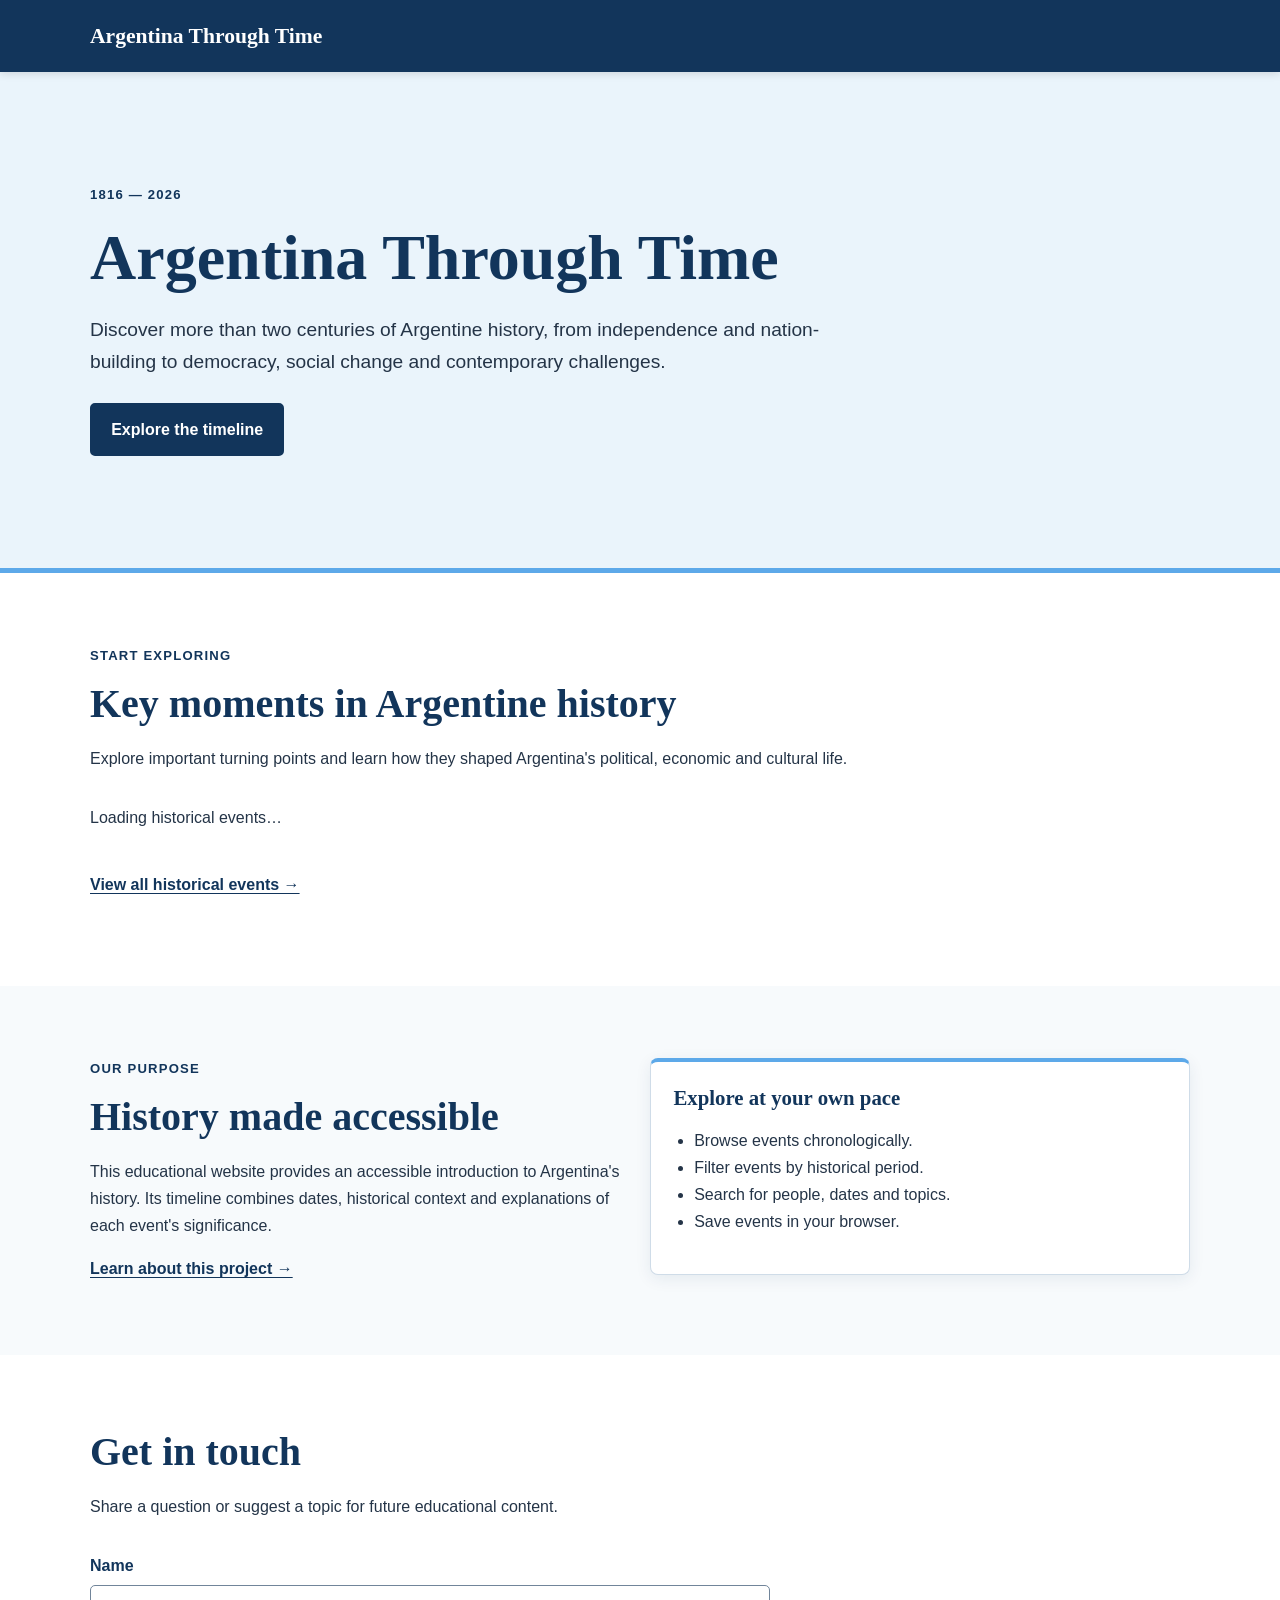
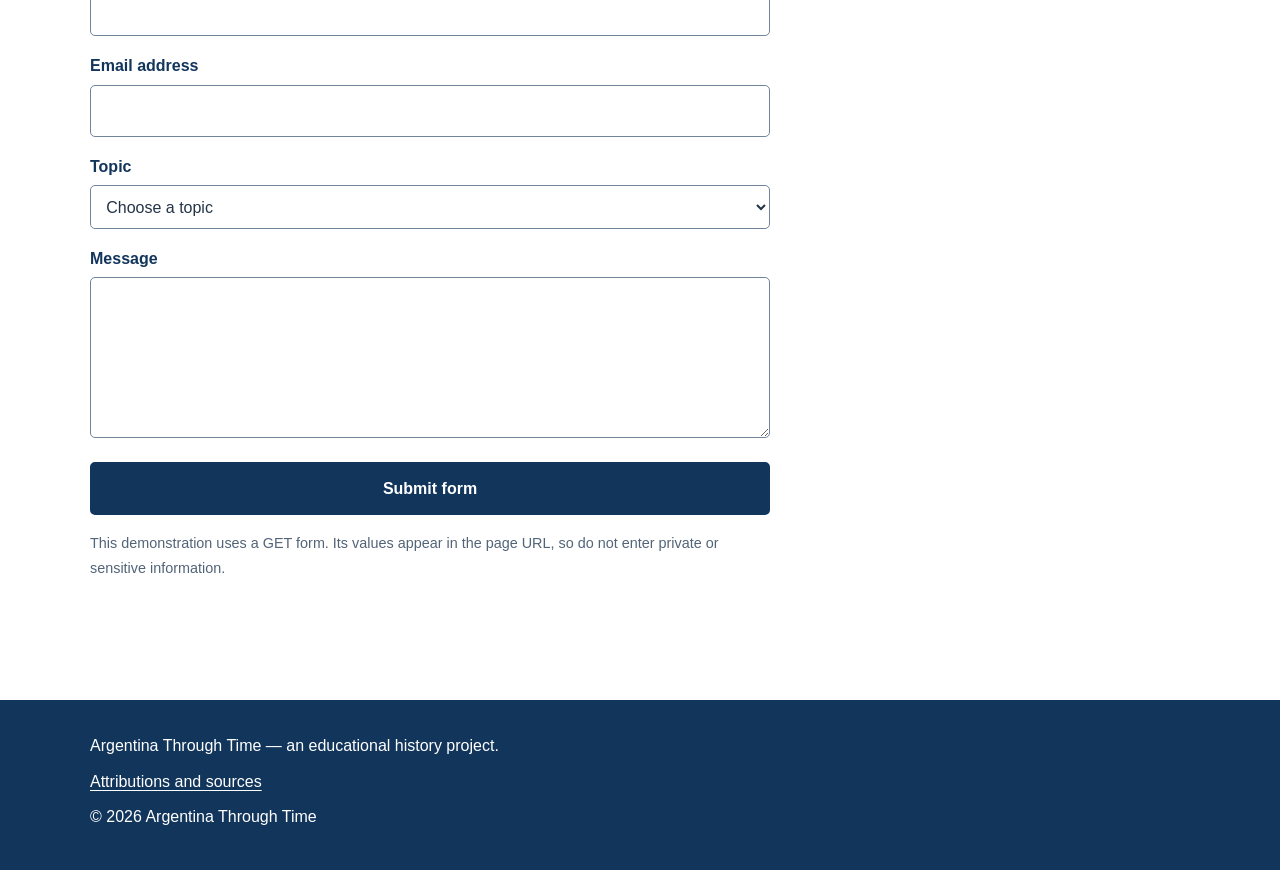
==== commit 2476a0b2: "push" ====
--- a/Site_plan/index.html
+++ b/Site_plan/index.html
@@ -11,13 +11,17 @@
   <meta property="og:type" content="website">
   <meta property="og:title" content="Argentina Through Time | Home">
   <meta property="og:description" content="Discover the people, events and turning points that shaped Argentina.">
-  <meta property="og:url" content="https://example.com/index.html">
-  <meta property="og:image" content="https://example.com/assets/argentina-history.jpg">
+  <meta property="og:url" content="https://Tomas-Git20.github.io/wdd231/Site_plan/index.html">
+  <meta property="og:image" content="https://Tomas-Git20.github.io/wdd231/Site_plan/images/argentina-history.jpg">
 
   <title>Argentina Through Time | Home</title>
-  <link rel="icon" href="assets/favicon.svg" type="image/svg+xml">
-  <link rel="stylesheet" href="css/styles.css">
-  <script type="module" src="js/main.js"></script>
+  <link rel="preconnect" href="https://fonts.googleapis.com">
+  <link rel="preconnect" href="https://fonts.gstatic.com" crossorigin>
+  <link href="https://fonts.googleapis.com/css2?family=Roboto:wght@400;500;700&display=swap" rel="stylesheet">
+  <link rel="icon" href="images/favicon.svg" type="image/svg+xml">
+  <link rel="stylesheet" href="styles/small.css">
+  <link rel="stylesheet" href="styles/styles.css">
+  <script type="module" src="scripts/main.js"></script>
 </head>
 <body>
   <a class="skip-link" href="#main">Skip to main content</a>
--- a/Site_plan/styles/small.css
+++ b/Site_plan/styles/small.css
@@ -0,0 +1,297 @@
+/* =========================================
+   ARGENTINA THROUGH TIME
+   SMALL SCREEN STYLESHEET
+   ========================================= */
+
+* {
+  box-sizing: border-box;
+}
+
+html {
+  scroll-padding-top: 5rem;
+}
+
+body {
+  margin: 0;
+  overflow-wrap: anywhere;
+}
+
+.container,
+.nav-container {
+  width: 94%;
+  margin-inline: auto;
+}
+
+h1 {
+  font-size: clamp(2rem, 9vw, 3rem);
+}
+
+h2 {
+  font-size: clamp(1.6rem, 7vw, 2rem);
+}
+
+h3 {
+  font-size: 1.2rem;
+}
+
+img,
+svg {
+  max-width: 100%;
+}
+
+/* Mobile navigation */
+
+.nav-container {
+  min-height: 64px;
+  flex-wrap: wrap;
+  gap: 0.5rem;
+  padding-block: 0.6rem;
+}
+
+.logo {
+  max-width: 75%;
+  font-size: 1rem;
+}
+
+.menu-toggle {
+  display: block;
+  width: 44px;
+  min-width: 44px;
+  height: 44px;
+  margin-left: auto;
+  padding: 8px;
+  border: 1px solid #FFFFFF;
+  border-radius: 5px;
+  background: transparent;
+  cursor: pointer;
+}
+
+.menu-toggle span {
+  display: block;
+  height: 2px;
+  margin: 5px 0;
+  background: #FFFFFF;
+}
+
+#primary-nav {
+  display: none;
+  width: 100%;
+  margin: 0;
+}
+
+#primary-nav.is-open {
+  display: block;
+}
+
+.nav-list {
+  display: flex;
+  flex-direction: column;
+  gap: 0.2rem;
+  margin: 0;
+  padding: 0 0 0.5rem;
+  list-style: none;
+}
+
+.nav-list a {
+  display: block;
+  padding: 0.75rem;
+  border-radius: 4px;
+  color: #FFFFFF;
+  text-decoration: none;
+}
+
+.nav-list a:hover,
+.nav-list a[aria-current="page"] {
+  background: #28527A;
+}
+
+/* Compact page introduction */
+
+.hero {
+  padding-block: 3.5rem;
+}
+
+.page-banner {
+  padding-block: 2.5rem;
+}
+
+.hero-content > p:not(.eyebrow),
+.page-banner p:not(.eyebrow) {
+  font-size: 1rem;
+}
+
+.section {
+  padding-block: 2.5rem;
+}
+
+.section-heading {
+  margin-bottom: 1.5rem;
+}
+
+/* Single-column layouts */
+
+.split-layout,
+.content-grid,
+.event-grid,
+.palette-grid,
+.filter-panel,
+.wire-columns {
+  grid-template-columns: minmax(0, 1fr);
+}
+
+.event-grid,
+.content-grid,
+.split-layout {
+  gap: 1rem;
+}
+
+.info-panel,
+.event-card {
+  min-width: 0;
+  padding: 1.1rem;
+}
+
+.event-card {
+  gap: 0.5rem;
+}
+
+.event-card .button {
+  width: 100%;
+}
+
+/* Forms */
+
+.filter-panel {
+  gap: 1rem;
+  padding: 1rem;
+}
+
+.form-field {
+  min-width: 0;
+}
+
+input,
+select,
+textarea {
+  width: 100%;
+  min-width: 0;
+  padding: 0.75rem;
+  font-size: 16px;
+}
+
+.checkbox-label {
+  display: flex;
+  align-items: flex-start;
+  gap: 0.6rem;
+}
+
+.checkbox-label input {
+  width: 1.2rem;
+  min-width: 1.2rem;
+  height: 1.2rem;
+  margin-top: 0.3rem;
+}
+
+.contact-form .button {
+  width: 100%;
+}
+
+/* Modal */
+
+dialog {
+  width: calc(100% - 1rem);
+  max-width: 620px;
+  max-height: 85dvh;
+  overflow-y: auto;
+}
+
+.dialog-content {
+  padding: 1.1rem;
+}
+
+.dialog-close {
+  min-height: 44px;
+}
+
+/* Wireframe */
+
+.wireframe {
+  padding: 0.5rem;
+}
+
+.wire-box {
+  min-height: 60px;
+  padding: 0.75rem;
+  overflow-wrap: anywhere;
+}
+
+.wire-columns {
+  gap: 0;
+}
+
+/* Submitted form information */
+
+.submission-details {
+  grid-template-columns: minmax(0, 1fr);
+  gap: 0.2rem;
+}
+
+.submission-details dt {
+  margin-top: 0.6rem;
+}
+
+.submission-details dd {
+  min-width: 0;
+  margin: 0;
+  white-space: pre-wrap;
+  overflow-wrap: anywhere;
+}
+
+/* Footer */
+
+.site-footer {
+  padding-block: 2rem;
+}
+
+.footer-content {
+  overflow-wrap: anywhere;
+}
+
+.button {
+  min-height: 44px;
+  max-width: 100%;
+  overflow-wrap: anywhere;
+}
+
+@media (max-width: 360px) {
+  .container,
+  .nav-container {
+    width: 94%;
+  }
+
+  .logo {
+    font-size: 0.95rem;
+  }
+
+  .hero {
+    padding-block: 2.5rem;
+  }
+
+  .info-panel,
+  .event-card {
+    padding: 0.9rem;
+  }
+}
+
+@media (prefers-reduced-motion: reduce) {
+  html {
+    scroll-behavior: auto;
+  }
+
+  *,
+  *::before,
+  *::after {
+    animation-duration: 0.01ms !important;
+    transition-duration: 0.01ms !important;
+  }
+}
--- a/Site_plan/styles/styles.css
+++ b/Site_plan/styles/styles.css
@@ -0,0 +1,680 @@
+:root {
+  color-scheme: light;
+  --navy: #12355B;
+  --sky: #5DA9E9;
+  --light-blue: #EAF4FB;
+  --white: #FFFFFF;
+  --text: #243447;
+  --muted: #526477;
+  --border: #CFDCE8;
+  --surface: #F7FAFC;
+  --max-width: 1100px;
+  --radius: 8px;
+  --shadow: 0 4px 16px rgb(18 53 91 / 8%);
+}
+
+* {
+  box-sizing: border-box;
+}
+
+html {
+  scroll-behavior: smooth;
+  scroll-padding-top: 6rem;
+}
+
+body {
+  margin: 0;
+  font-family: Arial, Helvetica, sans-serif;
+  line-height: 1.7;
+  color: var(--text);
+  background: var(--white);
+  overflow-wrap: anywhere;
+}
+
+h1,
+h2,
+h3 {
+  margin: 0 0 1rem;
+  color: var(--navy);
+  font-family: Georgia, "Times New Roman", serif;
+  line-height: 1.25;
+}
+
+h1 {
+  font-size: clamp(2.2rem, 6vw, 4rem);
+}
+
+h2 {
+  font-size: clamp(1.7rem, 4vw, 2.5rem);
+}
+
+h3 {
+  font-size: 1.3rem;
+}
+
+p {
+  margin: 0 0 1rem;
+}
+
+a {
+  color: var(--navy);
+  text-underline-offset: 0.2em;
+}
+
+a:hover {
+  text-decoration-thickness: 2px;
+}
+
+button,
+input,
+select,
+textarea {
+  font: inherit;
+}
+
+button,
+select {
+  cursor: pointer;
+}
+
+button:focus-visible,
+a:focus-visible,
+input:focus-visible,
+select:focus-visible,
+textarea:focus-visible {
+  outline: 3px solid #1769AA;
+  outline-offset: 3px;
+}
+
+img,
+svg {
+  max-width: 100%;
+}
+
+[hidden] {
+  display: none !important;
+}
+
+.container,
+.nav-container {
+  width: min(var(--max-width), 92%);
+  margin-inline: auto;
+}
+
+.skip-link {
+  position: absolute;
+  z-index: 2000;
+  top: 0.5rem;
+  left: 0.5rem;
+  padding: 0.7rem 1rem;
+  color: var(--white);
+  background: var(--navy);
+  transform: translateY(-150%);
+}
+
+.skip-link:focus {
+  transform: translateY(0);
+}
+
+/* Header and responsive navigation */
+
+.site-header {
+  position: sticky;
+  z-index: 1000;
+  top: 0;
+  color: var(--white);
+  background: var(--navy);
+  box-shadow: 0 2px 8px rgb(0 0 0 / 12%);
+}
+
+.nav-container {
+  display: flex;
+  min-height: 72px;
+  align-items: center;
+  justify-content: space-between;
+  gap: 1rem;
+}
+
+.logo {
+  color: var(--white);
+  font-family: Georgia, "Times New Roman", serif;
+  font-size: clamp(1rem, 3vw, 1.35rem);
+  font-weight: 700;
+  text-decoration: none;
+}
+
+#primary-nav {
+  margin-left: auto;
+}
+
+.nav-list {
+  display: flex;
+  flex-wrap: wrap;
+  gap: 0.5rem;
+  margin: 0;
+  padding: 0;
+  list-style: none;
+}
+
+.nav-list a {
+  display: block;
+  padding: 0.6rem 0.8rem;
+  border-radius: 4px;
+  color: var(--white);
+  font-weight: 700;
+  text-decoration: none;
+}
+
+.nav-list a:hover,
+.nav-list a[aria-current="page"] {
+  color: var(--white);
+  background: #28527A;
+}
+
+.nav-list a[aria-current="page"] {
+  box-shadow: inset 0 -3px var(--sky);
+}
+
+.menu-toggle {
+  display: none;
+  width: 44px;
+  min-width: 44px;
+  height: 44px;
+  padding: 9px;
+  border: 1px solid rgb(255 255 255 / 60%);
+  border-radius: 5px;
+  background: transparent;
+}
+
+.menu-toggle span {
+  display: block;
+  height: 2px;
+  margin: 5px 0;
+  background: var(--white);
+}
+
+/* Hero and page introduction */
+
+.hero,
+.page-banner {
+  background: var(--light-blue);
+  border-bottom: 5px solid var(--sky);
+}
+
+.hero {
+  padding-block: clamp(3rem, 10vw, 7rem);
+}
+
+.hero-content {
+  max-width: var(--max-width);
+}
+
+.hero-content > p:not(.eyebrow),
+.page-banner p:not(.eyebrow) {
+  max-width: 760px;
+  font-size: clamp(1rem, 2.5vw, 1.2rem);
+}
+
+.page-banner {
+  padding-block: 3rem;
+}
+
+.eyebrow {
+  margin-bottom: 0.7rem;
+  color: var(--navy);
+  font-size: 0.82rem;
+  font-weight: 800;
+  letter-spacing: 0.09em;
+  text-transform: uppercase;
+}
+
+/* Buttons and links */
+
+.button {
+  display: inline-flex;
+  max-width: 100%;
+  min-height: 44px;
+  align-items: center;
+  justify-content: center;
+  margin-top: 0.5rem;
+  padding: 0.7rem 1.2rem;
+  border: 2px solid var(--navy);
+  border-radius: 5px;
+  color: var(--white);
+  background: var(--navy);
+  font-weight: 700;
+  text-align: center;
+  text-decoration: none;
+  overflow-wrap: anywhere;
+}
+
+.button:hover {
+  color: var(--navy);
+  background: var(--sky);
+}
+
+.button-secondary {
+  color: var(--navy);
+  background: var(--white);
+}
+
+.text-link {
+  font-weight: 700;
+}
+
+/* Sections and layouts */
+
+.section {
+  padding-block: clamp(2.5rem, 6vw, 4.5rem);
+}
+
+.section-tinted {
+  background: var(--surface);
+}
+
+.section-heading {
+  max-width: 780px;
+  margin-bottom: 2rem;
+}
+
+.section-link {
+  margin-top: 1.5rem;
+}
+
+.split-layout,
+.content-grid,
+.event-grid,
+.palette-grid {
+  display: grid;
+  gap: 1.25rem;
+}
+
+.split-layout {
+  grid-template-columns: repeat(2, minmax(0, 1fr));
+  align-items: start;
+}
+
+.content-grid {
+  grid-template-columns: repeat(2, minmax(0, 1fr));
+}
+
+.event-grid {
+  grid-template-columns: repeat(3, minmax(0, 1fr));
+}
+
+.info-panel,
+.event-card {
+  min-width: 0;
+  padding: 1.4rem;
+  border: 1px solid var(--border);
+  border-radius: var(--radius);
+  background: var(--white);
+  box-shadow: var(--shadow);
+}
+
+.info-panel {
+  border-top: 4px solid var(--sky);
+}
+
+.info-panel ul {
+  padding-left: 1.3rem;
+}
+
+.event-card {
+  display: flex;
+  flex-direction: column;
+  align-items: flex-start;
+  gap: 0.5rem;
+}
+
+.event-card h3 {
+  margin-bottom: 0.25rem;
+}
+
+.event-card p {
+  margin-bottom: 0.4rem;
+}
+
+.event-card .button {
+  margin-top: auto;
+}
+
+.event-date {
+  display: inline-block;
+  padding: 0.2rem 0.65rem;
+  border-radius: 4px;
+  color: var(--white);
+  background: var(--navy);
+  font-weight: 700;
+}
+
+.event-category {
+  color: var(--muted);
+  font-size: 0.9rem;
+  font-weight: 700;
+}
+
+.event-significance {
+  font-size: 0.95rem;
+}
+
+.saved-button[aria-pressed="true"] {
+  color: var(--navy);
+  background: var(--sky);
+}
+
+.status-message {
+  min-height: 1.8em;
+  margin-block: 1rem;
+}
+
+.status-message:empty {
+  display: none;
+}
+
+/* Search and filter controls */
+
+.filter-panel,
+.contact-form {
+  display: grid;
+  gap: 1rem;
+}
+
+.filter-panel {
+  grid-template-columns: repeat(2, minmax(0, 1fr));
+  align-items: end;
+  margin-bottom: 1rem;
+  padding: 1.25rem;
+  border-radius: var(--radius);
+  background: var(--light-blue);
+}
+
+.form-field {
+  display: grid;
+  min-width: 0;
+  gap: 0.35rem;
+}
+
+.form-field label,
+.checkbox-label {
+  color: var(--navy);
+  font-weight: 700;
+}
+
+input,
+select,
+textarea {
+  width: 100%;
+  min-width: 0;
+  padding: 0.7rem;
+  border: 1px solid #71859A;
+  border-radius: 5px;
+  color: var(--text);
+  background: var(--white);
+}
+
+textarea {
+  resize: vertical;
+}
+
+.checkbox-label {
+  display: flex;
+  align-items: center;
+  gap: 0.65rem;
+}
+
+.checkbox-label input {
+  width: 1.15rem;
+  height: 1.15rem;
+  flex: 0 0 auto;
+}
+
+.contact-form {
+  max-width: 680px;
+}
+
+.form-note {
+  color: var(--muted);
+  font-size: 0.9rem;
+}
+
+/* Modal dialog */
+
+dialog {
+  width: min(620px, calc(100% - 2rem));
+  max-height: 85dvh;
+  overflow-y: auto;
+  padding: 0;
+  border: 1px solid var(--border);
+  border-radius: 10px;
+  color: var(--text);
+  background: var(--white);
+  box-shadow: 0 20px 60px rgb(0 0 0 / 25%);
+}
+
+dialog::backdrop {
+  background: rgb(10 25 40 / 65%);
+}
+
+.dialog-content {
+  padding: clamp(1.2rem, 4vw, 2rem);
+}
+
+.dialog-close {
+  display: block;
+  min-height: 44px;
+  margin: 0 0 1.5rem auto;
+  padding: 0.5rem 0.8rem;
+  border: 1px solid var(--border);
+  border-radius: 5px;
+  color: var(--navy);
+  background: var(--white);
+  font-weight: 700;
+}
+
+/* Palette and wireframe */
+
+.palette-grid {
+  grid-template-columns: repeat(4, minmax(0, 1fr));
+  margin-top: 1.5rem;
+}
+
+.palette-item {
+  display: grid;
+  gap: 0.3rem;
+  min-width: 0;
+}
+
+.palette-swatch {
+  display: block;
+  height: 65px;
+  border: 1px solid var(--border);
+  border-radius: 5px;
+}
+
+.swatch-navy {
+  background: #12355B;
+}
+
+.swatch-sky {
+  background: #5DA9E9;
+}
+
+.swatch-light {
+  background: #EAF4FB;
+}
+
+.swatch-white {
+  background: #FFFFFF;
+}
+
+.wireframe {
+  padding: 1rem;
+  border: 3px solid var(--navy);
+}
+
+.wire-box {
+  display: grid;
+  min-height: 65px;
+  place-items: center;
+  margin-bottom: 1rem;
+  padding: 1rem;
+  border: 2px dashed var(--sky);
+  color: var(--navy);
+  text-align: center;
+  font-weight: 700;
+}
+
+.wire-columns {
+  display: grid;
+  grid-template-columns: 2fr 1fr;
+  gap: 1rem;
+}
+
+.wire-columns .wire-box {
+  min-height: 120px;
+}
+
+.source-list {
+  padding-left: 1.4rem;
+}
+
+.source-list li {
+  margin-bottom: 0.8rem;
+}
+
+.submission-details {
+  display: grid;
+  grid-template-columns: minmax(90px, 0.7fr) minmax(0, 2fr);
+  gap: 0.75rem 1rem;
+  margin-block: 2rem;
+}
+
+.submission-details dt {
+  font-weight: 700;
+  color: var(--navy);
+}
+
+.submission-details dd {
+  min-width: 0;
+  margin: 0;
+  white-space: pre-wrap;
+  overflow-wrap: anywhere;
+}
+
+/* Footer */
+
+.site-footer {
+  margin-top: 2rem;
+  padding-block: 2rem;
+  color: var(--white);
+  background: var(--navy);
+}
+
+.footer-content p {
+  margin-bottom: 0.5rem;
+}
+
+.site-footer a {
+  color: var(--white);
+}
+
+/* Tablet and mobile */
+
+@media (max-width: 850px) {
+  .event-grid {
+    grid-template-columns: repeat(2, minmax(0, 1fr));
+  }
+
+  .palette-grid {
+    grid-template-columns: repeat(2, minmax(0, 1fr));
+  }
+
+  .nav-container {
+    flex-wrap: wrap;
+    padding-block: 0.75rem;
+  }
+
+  .menu-toggle {
+    display: block;
+    margin-left: auto;
+  }
+
+  #primary-nav {
+    display: none;
+    width: 100%;
+    margin: 0;
+  }
+
+  #primary-nav.is-open {
+    display: block;
+  }
+
+  .nav-list {
+    flex-direction: column;
+    gap: 0.2rem;
+    padding-bottom: 0.5rem;
+  }
+
+  .nav-list a {
+    padding: 0.75rem;
+  }
+}
+
+@media (max-width: 600px) {
+  .event-grid,
+  .content-grid,
+  .split-layout,
+  .filter-panel,
+  .wire-columns {
+    grid-template-columns: minmax(0, 1fr);
+  }
+
+  .hero {
+    padding-block: 3.5rem;
+  }
+
+  .info-panel,
+  .event-card {
+    padding: 1.1rem;
+  }
+
+  .submission-details {
+    grid-template-columns: minmax(0, 1fr);
+    gap: 0.2rem;
+  }
+
+  .submission-details dd {
+    margin-bottom: 0.8rem;
+  }
+}
+
+@media (max-width: 360px) {
+  .container,
+  .nav-container {
+    width: 94%;
+  }
+
+  .logo {
+    max-width: 70%;
+    font-size: 1rem;
+  }
+
+  .wireframe {
+    padding: 0.5rem;
+  }
+}
+
+@media (prefers-reduced-motion: reduce) {
+  html {
+    scroll-behavior: auto;
+  }
+
+  *,
+  *::before,
+  *::after {
+    animation-duration: 0.01ms !important;
+    animation-iteration-count: 1 !important;
+    transition-duration: 0.01ms !important;
+  }
+}
